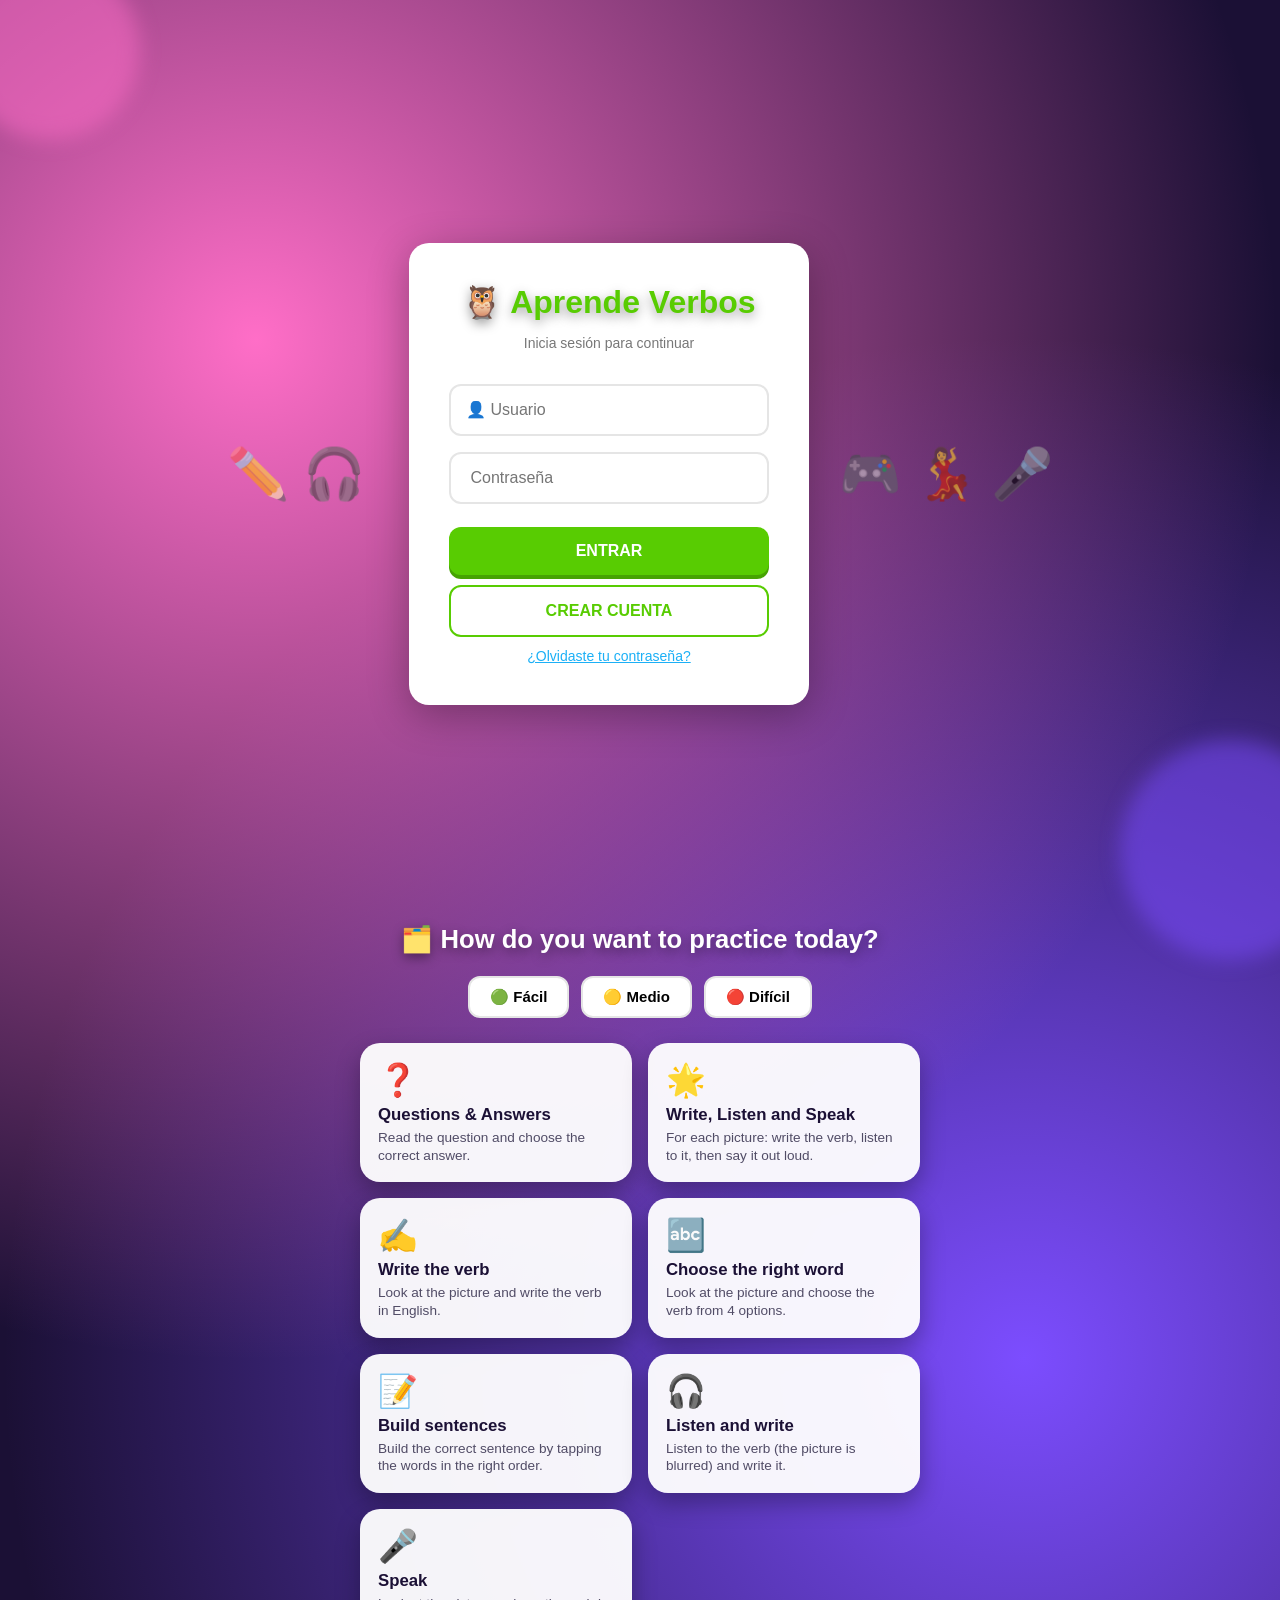
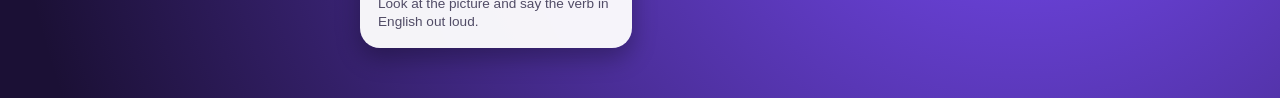
==== Proyecto-Ingles/index.html @ beff8abc "Actualizando_1" ====
<!DOCTYPE html>
<html lang="en">
<head>
<meta charset="UTF-8">
<meta name="viewport" content="width=device-width, initial-scale=1.0">
<title>Learn English Verbs</title>

<!-- Estilos (todo el aspecto) -->
<link rel="stylesheet" href="css/estilos.css">
</head>
<body>
    <!-- LOGIN MEJORADO -->
  <div id="login">
    <div class="decoracion-izquierda"> ✏️ 🎧 ️</div>
    
    <div class="tarjeta-login">
      <h1 class="titulo-login">🦉 Aprende Verbos</h1>
      <p class="subtitulo">Inicia sesión para continuar</p>
      
      <input type="text" id="user" placeholder="👤 Usuario" onkeypress="if(event.key === 'Enter') document.getElementById('pass').focus()">
      <input type="password" id="pass" placeholder=" Contraseña" onkeypress="if(event.key === 'Enter') login()">
      <button class="btn-entrar" onclick="login()">Entrar</button>
      <button class="btn-registro" onclick="registro()">Crear cuenta</button>
      <button type="button" onclick="abrirRecuperar()" style="background:none; border: none; color: #1CB0F6; font-size: 14px; cursor: pointer; margin-top: 10px; text-decoration: underline;">¿Olvidaste tu contraseña?</button>
    </div>
    
    <div class="decoracion-derecha">🎮  💃 🎤</div>
  </div>
    <!-- APP MEJORADA -->
  <div id="app" style="display:none">
    <div class="tarjeta-login" style="margin: 50px auto;">
      <h1 class="titulo-login">🦉 ¡Hola, <span id="nombreUser"></span>!</h1>
      <p class="subtitulo">¿Qué quieres hacer hoy?</p>
      
      <button class="btn-entrar" id="btnHistorial" onclick="verHistorial()">📊 Ver mi historial</button>
      <button class="btn-registro" onclick="cerrarSesion()">🚪 Cerrar sesión</button>
    </div>
  </div>
    
    <!-- AQUÍ VA TODO TU JUEGO ACTUAL -->
    

  <div class="mancha mancha1"></div>
  <div class="mancha mancha2"></div>

  <!-- ============================================================
       PANTALLA 1: MENÚ PARA ELEGIR EL MODO DE APRENDIZAJE
       ============================================================ -->
  <div id="pantallaMenu">
    <h1>🗂️ How do you want to practice today?</h1>

    <div class="selector-dificultad" style="display: flex; justify-content: center; gap: 12px; margin: 15px 0 25px 0; width: 100%;">
      <button class="btn-dif" onclick="seleccionarDificultad('facil', this)" style="padding: 10px 20px; border-radius: 12px; border: 2px solid #E5E5E5; background: white; cursor: pointer; font-weight: bold; font-size: 15px;">🟢 Fácil</button>
      <button class="btn-dif" onclick="seleccionarDificultad('medio', this)" style="padding: 10px 20px; border-radius: 12px; border: 2px solid #E5E5E5; background: white; cursor: pointer; font-weight: bold; font-size: 15px;">🟡 Medio</button>
      <button class="btn-dif" onclick="seleccionarDificultad('dificil', this)" style="padding: 10px 20px; border-radius: 12px; border: 2px solid #E5E5E5; background: white; cursor: pointer; font-weight: bold; font-size: 15px;">🔴 Difícil</button>
    </div>

    <div class="menu-modos">

      <button class="tarjeta-modo" data-modo="preguntas">
        <span class="emoji-modo">❓</span>
        <div class="titulo-modo">Questions & Answers</div>
        <div class="desc-modo">Read the question and choose the correct answer.</div>
      </button>

      <button class="tarjeta-modo" data-modo="completo">
        <span class="emoji-modo">🌟</span>
        <div class="titulo-modo">Write, Listen and Speak</div>
        <div class="desc-modo">For each picture: write the verb, listen to it, then say it out loud.</div>
      </button>

      <button class="tarjeta-modo" data-modo="escribir">
        <span class="emoji-modo">✍️</span>
        <div class="titulo-modo">Write the verb</div>
        <div class="desc-modo">Look at the picture and write the verb in English.</div>
      </button>

      <button class="tarjeta-modo" data-modo="elegir">
        <span class="emoji-modo">🔤</span>
        <div class="titulo-modo">Choose the right word</div>
        <div class="desc-modo">Look at the picture and choose the verb from 4 options.</div>
      </button>

      <button class="tarjeta-modo" data-modo="oraciones">
        <span class="emoji-modo">📝</span>
        <div class="titulo-modo">Build sentences</div>
        <div class="desc-modo">Build the correct sentence by tapping the words in the right order.</div>
      </button>

      <button class="tarjeta-modo" data-modo="escuchar">
        <span class="emoji-modo">🎧</span>
        <div class="titulo-modo">Listen and write</div>
        <div class="desc-modo">Listen to the verb (the picture is blurred) and write it.</div>
      </button>

      <button class="tarjeta-modo" data-modo="hablar">
        <span class="emoji-modo">🎤</span>
        <div class="titulo-modo">Speak</div>
        <div class="desc-modo">Look at the picture and say the verb in English out loud.</div>
      </button>
    </div>
  </div>

  <!-- ============================================================
       PANTALLA 2: EL JUEGO EN CURSO (se adapta según el modo)
       ============================================================ -->
  <div id="juegoEnCurso" class="oculto">
    <button class="btn-menu" id="btnVolverMenu">🏠 Choose another mode</button>
    <button class="btn-menu" id="btnPausa" style="background:#FF9100; color:white; margin-left:10px;">⏸️ Pausar y Guardar</button>
    <div class="marcador">
      <div class="chip" id="chipPregunta">Question 1/16</div>
      <div class="chip" id="chipPuntos">⭐ 0 points</div>
      <div class="chip" id="chipRacha">🔥 Streak: 0</div>
    </div>

    <div class="carrusel">
      <div class="tarjeta-lateral">
        <img id="imagenAnterior" src="" alt="Previous verb">
      </div>

      <div class="tarjeta-actual">
        <img id="imagenActual" src="" alt="Guess this verb">
        <div class="consigna oculto" id="consigna"></div>
      </div>

      <div class="tarjeta-lateral">
        <img id="imagenSiguiente" src="" alt="Next verb">
      </div>
    </div>

    <!-- Se usa en el modo "escuchar": botones para oír el verbo -->
    <div class="zona-audio oculto" id="zonaAudio">
      <button class="boton" id="btnOirNormal">🔊 Listen</button>
      <button class="boton boton-secundario" id="btnOirLento">🐢 Slower</button>
    </div>

    <!-- Se usa en los modos "escribir", "conjugar" y "escuchar" -->
    <div class="zona-respuesta oculto" id="zonaTexto">
      <input type="text" id="respuestaInput" placeholder="Type here..." autocomplete="off">
      <button class="boton" id="btnVerificarTexto">Check ✅</button>
    </div>

    <!-- Se usa en el modo "elegir" -->
    <div class="opciones oculto" id="zonaOpciones"></div>

    <!-- Se usa en el modo "oraciones" -->
    <div class="constructor-oracion oculto" id="zonaOraciones">
      <div class="franja-respuesta" id="franjaRespuesta"></div>
      <div class="banco-fichas" id="bancoFichas"></div>
      <button class="boton" id="btnVerificarOracion" style="margin-top:14px;">Check ✅</button>
    </div>

    <!-- Se usa en el modo "hablar": micrófono -->
    <div class="zona-hablar oculto" id="zonaHablar">
      <button class="boton boton-mic" id="btnMic">🎤 Tap and say the verb</button>
      
    </div>

    <!-- Modo "completo": botón para pasar al siguiente paso -->
    <div class="zona-hablar oculto" id="zonaPaso">
      <button class="boton" id="btnPaso">Next ➡</button>
    </div>

    <div class="mensaje" id="mensaje"></div>
  </div>

  <!-- ============================================================
       PANTALLA 3: RESUMEN FINAL + GALERÍA PREMIO
       ============================================================ -->
  <div id="juegoFinal" class="oculto">
    <div class="pantalla-final">
      <h2>🎉 Round finished!</h2>
      <p id="resultadoTexto">Score: 0</p>
      <p id="mejorRachaTexto">Best streak saved: 0</p>
      <div class="galeria" id="galeria"></div>
      <div class="botones-final">
        <button class="boton" id="btnJugarDeNuevo">🔁 Play again</button>
        <button class="boton" id="btnElegirOtroModo">🗂️ Choose another mode</button>
      </div>
    </div>
  </div>

    <!-- MODAL GENÉRICO (para reemplazar alerts y confirms) -->
  <div id="modalGenerico" class="oculto" style="position:fixed; top:0; left:0; width:100%; height:100%; background:rgba(0,0,0,0.7); z-index:10000; display:flex; align-items:center; justify-content:center;">
    <div style="background:white; border-radius:20px; padding:30px; max-width:420px; width:90%; box-shadow:0 20px 60px rgba(0,0,0,0.5); text-align:center;">
      <h3 id="modalTitulo" style="color:#1B1035; margin-top:0; font-size:22px;"></h3>
      <p id="modalMensaje" style="color:#555; font-size:16px; line-height:1.5; margin:15px 0;"></p>
      <div id="modalBotones" style="display:flex; gap:10px; justify-content:center; margin-top:20px;">
        <!-- Los botones se generan dinámicamente -->
      </div>
    </div>
  </div>

  <!-- PALABRA SECRETA AL CREAR CUENTA (MODAL) -->
  <div id="pantallaSecreta" class="oculto" style="position:fixed; top:0; left:0; width:100%; height:100%; background:rgba(0,0,0,0.8); z-index:9999; display:flex; align-items:center; justify-content:center;">
    <div style="background:white; border-radius:20px; padding:30px; max-width:420px; width:90%; box-shadow:0 20px 60px rgba(0,0,0,0.5); text-align:center;">
      <h2 style="color:#58CC02; margin-top:0;">🔑 Elige tu palabra secreta</h2>
      <p style="color:#555; font-size:15px;">Te la pediremos si olvidas tu contraseña. Recuérdala bien.</p>
      <input type="text" id="regSecreta" placeholder="🔑 Palabra secreta" onkeypress="if(event.key === 'Enter') confirmarRegistro()" style="width:100%; box-sizing:border-box; padding:12px; margin:6px 0; border:2px solid #E5E5E5; border-radius:12px; font-size:15px;">
      <div style="display:flex; gap:10px; margin-top:15px;">
        <button onclick="cerrarSecreta()" style="flex:1; padding:12px; background:#E5E5E5; color:#1B1035; border:none; border-radius:12px; font-size:15px; font-weight:bold; cursor:pointer;">Cancelar</button>
        <button onclick="confirmarRegistro()" style="flex:1; padding:12px; background:#58CC02; color:white; border:none; border-radius:12px; font-size:15px; font-weight:bold; cursor:pointer;">Crear cuenta</button>
      </div>
    </div>
  </div>

  <!-- RECUPERAR CONTRASEÑA (MODAL) -->
  <div id="pantallaRecuperar" class="oculto" style="position:fixed; top:0; left:0; width:100%; height:100%; background:rgba(0,0,0,0.8); z-index:9999; display:flex; align-items:center; justify-content:center;">
    <div style="background:white; border-radius:20px; padding:30px; max-width:420px; width:90%; box-shadow:0 20px 60px rgba(0,0,0,0.5); text-align:center;">
      <h2 style="color:#58CC02; margin-top:0;">🔑 Recuperar contraseña</h2>
      <p style="color:#555; font-size:15px;">Escribe tu usuario, tu palabra secreta y la nueva contraseña.</p>
      <input type="text" id="recUser" placeholder="👤 Usuario" style="width:100%; box-sizing:border-box; padding:12px; margin:6px 0; border:2px solid #E5E5E5; border-radius:12px; font-size:15px;">
      <input type="text" id="recSecreta" placeholder="🔑 Palabra secreta" style="width:100%; box-sizing:border-box; padding:12px; margin:6px 0; border:2px solid #E5E5E5; border-radius:12px; font-size:15px;">
      <input type="password" id="recNueva" placeholder="🔒 Nueva contraseña" onkeypress="if(event.key === 'Enter') cambiarContrasena()" style="width:100%; box-sizing:border-box; padding:12px; margin:6px 0; border:2px solid #E5E5E5; border-radius:12px; font-size:15px;">
      <div style="display:flex; gap:10px; margin-top:15px;">
        <button onclick="cerrarRecuperar()" style="flex:1; padding:12px; background:#E5E5E5; color:#1B1035; border:none; border-radius:12px; font-size:15px; font-weight:bold; cursor:pointer;">Cancelar</button>
        <button onclick="cambiarContrasena()" style="flex:1; padding:12px; background:#58CC02; color:white; border:none; border-radius:12px; font-size:15px; font-weight:bold; cursor:pointer;">Cambiar</button>
      </div>
    </div>
  </div>
  
    <!-- PANTALLA DE HISTORIAL (MODAL) -->
  <div id="pantallaHistorial" class="oculto" style="position:fixed; top:0; left:0; width:100%; height:100%; background:rgba(0,0,0,0.8); z-index:9999; display:flex; align-items:center; justify-content:center;">
    <div style="background:white; border-radius:20px; padding:30px; max-width:500px; width:90%; max-height:80vh; overflow-y:auto; box-shadow:0 20px 60px rgba(0,0,0,0.5);">
      <h2 style="color:#58CC02; margin-top:0; text-align:center;">📊 Historial de <span id="historialUser"></span></h2>
      <div id="listaHistorial" style="margin:20px 0;">
        <!-- Aquí se insertan los registros -->
      </div>
      <button onclick="cerrarHistorial()" style="width:100%; padding:15px; background:#58CC02; color:white; border:none; border-radius:12px; font-size:16px; font-weight:bold; cursor:pointer; margin-top:20px; box-shadow:0 4px 0 #46a302;">Cerrar</button>
    </div>
  </div>

  <!-- Código (el orden importa: primero los datos, el juego al final) -->
  <script src="js/datos.js"></script>
  <script src="js/usuarios.js"></script>
  <script src="js/audio.js"></script>
  <script src="js/juego.js"></script>
</body>
</html>
---- Proyecto-Ingles/css/estilos.css ----
/* ============================================================
   estilos.css
   Todo el aspecto de la app: colores, tarjetas, botones, login y modales.
   ============================================================ */

  /* ============================================================
     1) ESTILOS GENERALES
     ============================================================ */
  * { box-sizing: border-box; }

  body {
    margin: 0;
    min-height: 100vh;
    display: flex;
    flex-direction: column;
    align-items: center;
    justify-content: center;
    padding: 24px 16px 50px;
    font-family: "Trebuchet MS", "Segoe UI", Verdana, sans-serif;
    overflow-x: hidden;

    --fondo1: #FF6EC7;
    --fondo2: #7C4DFF;
    --tarjeta1: #FFD9F0;
    --tarjeta2: #E7D9FF;

    background: radial-gradient(circle at 20% 20%, var(--fondo1), transparent 60%),
                radial-gradient(circle at 80% 80%, var(--fondo2), transparent 60%),
                #1B1035;
    transition: background 0.6s ease;
  }

  .mancha {
    position: fixed;
    border-radius: 50%;
    filter: blur(10px);
    opacity: 0.5;
    z-index: 0;
    pointer-events: none;
  }
  .mancha1 { width: 180px; height: 180px; top: -40px;  left: -40px;  background: var(--fondo1); }
  .mancha2 { width: 220px; height: 220px; bottom: -60px; right: -60px; background: var(--fondo2); }

  .oculto { display: none !important; }

  h1 {
    position: relative;
    z-index: 1;
    color: white;
    text-shadow: 0 4px 12px rgba(0,0,0,0.4);
    font-size: 1.6rem;
    margin: 0 0 22px;
    text-align: center;
  }

  /* ============================================================
     2) MENÚ PRINCIPAL: elegir el modo de aprendizaje
     ============================================================ */
  .menu-modos {
    position: relative;
    z-index: 1;
    display: grid;
    grid-template-columns: repeat(2, 1fr);
    gap: 16px;
    width: min(560px, 92vw);
  }

  @media (max-width: 480px) {
    .menu-modos { grid-template-columns: 1fr; }
  }

  .tarjeta-modo {
    background: rgba(255,255,255,0.95);
    border: none;
    border-radius: 20px;
    padding: 18px;
    text-align: left;
    cursor: pointer;
    box-shadow: 0 10px 25px rgba(0,0,0,0.3);
    transition: transform 0.15s ease;
  }

  .tarjeta-modo:hover { transform: translateY(-4px); }

  .tarjeta-modo .emoji-modo {
    font-size: 2rem;
    display: block;
    margin-bottom: 6px;
  }

  .tarjeta-modo .titulo-modo {
    font-weight: 800;
    color: #1B1035;
    font-size: 1.05rem;
    margin-bottom: 4px;
  }

  .tarjeta-modo .desc-modo {
    color: #514c66;
    font-size: 0.85rem;
    line-height: 1.3;
  }

  /* Botón para volver al menú desde cualquier modo */
  .btn-menu {
    position: relative;
    z-index: 1;
    align-self: flex-start;
    margin-bottom: 14px;
    border: none;
    border-radius: 999px;
    padding: 8px 16px;
    font-size: 0.85rem;
    font-weight: 700;
    cursor: pointer;
    background: rgba(255,255,255,0.85);
    color: #1B1035;
  }

  /* ============================================================
     3) MARCADOR DE ARRIBA (pregunta / puntos / racha)
     ============================================================ */
  .marcador {
    position: relative;
    z-index: 1;
    display: flex;
    gap: 10px;
    margin-bottom: 20px;
    flex-wrap: wrap;
    justify-content: center;
  }

  .chip {
    background: rgba(255,255,255,0.9);
    color: #1B1035;
    font-weight: 700;
    padding: 8px 16px;
    border-radius: 999px;
    font-size: 0.9rem;
    box-shadow: 0 4px 10px rgba(0,0,0,0.25);
  }

  /* ============================================================
     4) CARRUSEL: imagen anterior / actual / siguiente
     (reemplaza a los botones "Anterior" / "Siguiente")
     ============================================================ */
  .carrusel {
    position: relative;
    z-index: 1;
    display: flex;
    align-items: center;
    justify-content: center;
    gap: 14px;
    width: 100%;
    max-width: 720px;
  }

  .tarjeta-lateral {
    flex: 0 0 auto;
    width: 80px;
    height: 150px;
    border-radius: 18px;
    background: linear-gradient(135deg, var(--tarjeta1), var(--tarjeta2));
    opacity: 0.45;
    transform: scale(0.9);
    display: flex;
    align-items: center;
    justify-content: center;
    overflow: hidden;
    transition: background 0.6s ease;
  }

  .tarjeta-lateral img {
    width: 100%;
    height: 100%;
    object-fit: contain;
    mix-blend-mode: multiply;
  }

  .tarjeta-actual {
    position: relative;
    flex: 0 0 auto;
    background: linear-gradient(135deg, var(--tarjeta1), var(--tarjeta2));
    padding: 18px;
    border-radius: 26px;
    box-shadow:
      0 0 0 6px rgba(255, 255, 255, 0.15),
      0 25px 60px rgba(0, 0, 0, 0.45),
      0 0 70px var(--fondo1);
    transition: background 0.6s ease, box-shadow 0.6s ease;
    text-align: center;
  }

  .tarjeta-actual img {
    display: block;
    width: min(260px, 50vw);
    max-height: 38vh;
    object-fit: contain;
    mix-blend-mode: multiply;
    margin: 0 auto;
  }

  .tarjeta-actual img.entrando {
    animation: aparecer 0.35s ease;
  }

  @keyframes aparecer {
    from { opacity: 0; transform: scale(0.9) rotate(-2deg); }
    to   { opacity: 1; transform: scale(1) rotate(0deg); }
  }

  @media (max-width: 560px) {
    .tarjeta-lateral { display: none; }
  }

  /* Texto de la consigna (pronombre + tiempo) para el modo conjugar */
  .consigna {
    position: relative;
    z-index: 1;
    font-weight: 800;
    color: #1B1035;
    background: rgba(255,255,255,0.85);
    display: inline-block;
    padding: 4px 14px;
    border-radius: 999px;
    margin-top: 10px;
    font-size: 0.95rem;
  }

  /* ============================================================
     5) ZONA DE RESPUESTA: texto libre
     ============================================================ */
  .zona-respuesta {
    position: relative;
    z-index: 1;
    margin-top: 24px;
    display: flex;
    gap: 10px;
    width: min(420px, 90vw);
  }

  #respuestaInput {
    flex: 1;
    padding: 14px 16px;
    border-radius: 999px;
    border: none;
    font-size: 1rem;
    outline: none;
    text-align: center;
    font-weight: 700;
    color: #1B1035;
  }

  #respuestaInput.correcta { background: #2ECC71; color: white; }
  #respuestaInput.incorrecta { background: #E74C3C; color: white; }

  .boton {
    border: none;
    border-radius: 999px;
    padding: 12px 22px;
    font-size: 1rem;
    font-weight: 700;
    cursor: pointer;
    color: white;
    background: linear-gradient(135deg, var(--fondo1), var(--fondo2));
    box-shadow: 0 8px 18px rgba(0, 0, 0, 0.35);
    transition: transform 0.15s ease, filter 0.15s ease, opacity 0.15s ease;
  }

  .boton:hover { filter: brightness(1.15); }
  .boton:active { transform: scale(0.94); }
  .boton:disabled { opacity: 0.4; cursor: not-allowed; }

  /* ============================================================
     6) ZONA DE RESPUESTA: opciones (modo "elegir la palabra")
     ============================================================ */
  .opciones {
    position: relative;
    z-index: 1;
    margin-top: 24px;
    display: grid;
    grid-template-columns: 1fr 1fr;
    gap: 12px;
    width: min(420px, 78vw);
  }

  .opcion {
    border: none;
    border-radius: 14px;
    padding: 14px 10px;
    font-size: 1rem;
    font-weight: 700;
    cursor: pointer;
    background: white;
    color: #1B1035;
    box-shadow: 0 6px 14px rgba(0,0,0,0.25);
    transition: transform 0.12s ease, background 0.2s ease, color 0.2s ease;
  }

  .opcion:hover:not(:disabled) { transform: translateY(-3px); }
  .opcion:disabled { cursor: not-allowed; }
  .opcion.correcta { background: #2ECC71; color: white; }
  .opcion.incorrecta { background: #E74C3C; color: white; }

  /* ============================================================
     7) ZONA DE RESPUESTA: formar oraciones (fichas de palabras)
     ============================================================ */
  .constructor-oracion {
    position: relative;
    z-index: 1;
    margin-top: 22px;
    width: min(460px, 92vw);
    text-align: center;
  }

  .franja-respuesta {
    min-height: 52px;
    background: rgba(255,255,255,0.25);
    border: 2px dashed rgba(255,255,255,0.6);
    border-radius: 14px;
    display: flex;
    flex-wrap: wrap;
    align-items: center;
    justify-content: center;
    gap: 8px;
    padding: 8px;
    margin-bottom: 14px;
  }

  .banco-fichas {
    display: flex;
    flex-wrap: wrap;
    justify-content: center;
    gap: 8px;
  }

  .ficha {
    border: none;
    border-radius: 10px;
    padding: 10px 16px;
    font-size: 1rem;
    font-weight: 700;
    cursor: pointer;
    background: white;
    color: #1B1035;
    box-shadow: 0 6px 12px rgba(0,0,0,0.25);
    transition: transform 0.12s ease;
  }

  .ficha:hover { transform: translateY(-2px); }

  .ficha.usada {
    background: #7C4DFF;
    color: white;
  }

  /* ============================================================
     8) MENSAJE de acierto / error
     ============================================================ */
  .mensaje {
    position: relative;
    z-index: 1;
    margin-top: 12px;
    min-height: 22px;
    font-weight: 700;
    color: white;
    text-shadow: 0 2px 6px rgba(0,0,0,0.4);
    text-align: center;
  }

  /* ============================================================
     9) PANTALLA FINAL
     ============================================================ */
  .pantalla-final {
    position: relative;
    z-index: 1;
    background: rgba(255,255,255,0.95);
    border-radius: 26px;
    padding: 30px 26px;
    max-width: 480px;
    text-align: center;
    box-shadow: 0 25px 60px rgba(0,0,0,0.45);
  }

  .pantalla-final h2 { margin-top: 0; color: #1B1035; }

  .galeria {
    display: grid;
    grid-template-columns: repeat(4, 1fr);
    gap: 6px;
    margin: 18px 0;
  }

  .galeria img {
    width: 100%;
    aspect-ratio: 1 / 1;
    object-fit: contain;
    border-radius: 8px;
    background: white;
  }

  .botones-final {
    display: flex;
    gap: 10px;
    justify-content: center;
    flex-wrap: wrap;
  }

  /* ============================================================
     10) AUDIO: botones de escuchar y de hablar
     ============================================================ */
  .zona-audio, .zona-hablar {
    position: relative;
    z-index: 1;
    margin-top: 24px;
    display: flex;
    gap: 10px;
    justify-content: center;
    flex-wrap: wrap;
  }

  .boton-secundario {
    background: rgba(255,255,255,0.9);
    color: #1B1035;
  }

  .boton-mic {
    font-size: 1.1rem;
    padding: 14px 26px;
  }

  .boton-mic.escuchando {
    background: #E74C3C;
    animation: latido 1s infinite;
  }

  @keyframes latido {
    0%, 100% { transform: scale(1); }
    50%      { transform: scale(1.07); }
  }

  /* En el modo "escuchar" la imagen sale borrosa (para no dar la
     respuesta) y se revela recién después de contestar */
  .carrusel img { transition: filter 0.4s ease; }
  .carrusel.solo-audio img { filter: blur(16px); }
  .carrusel.solo-audio.revelada .tarjeta-actual img { filter: none; }
    /* ===== ESTILOS DEL LOGIN ===== */
  #login {
    display: flex;
    justify-content: center;
    align-items: center;
    min-height: 100vh;
    gap: 30px;
    padding: 20px;
  }

  .tarjeta-login {
    background: white;
    padding: 40px;
    border-radius: 20px;
    box-shadow: 0 10px 40px rgba(0,0,0,0.3);
    text-align: center;
    max-width: 400px;
    width: 100%;
  }

  .titulo-login {
    color: #58CC02;
    font-size: 32px;
    margin-bottom: 5px;
    font-family: 'Arial', sans-serif;
  }

  .subtitulo {
    color: #777;
    margin-bottom: 25px;
    font-size: 14px;
  }

  .tarjeta-login input {
    width: 100%;
    padding: 15px;
    margin: 8px 0;
    border: 2px solid #E5E5E5;
    border-radius: 12px;
    font-size: 16px;
    box-sizing: border-box;
    transition: border 0.3s;
  }

  .tarjeta-login input:focus {
    outline: none;
    border-color: #58CC02;
  }

  .btn-entrar {
    width: 100%;
    padding: 15px;
    margin-top: 15px;
    background: #58CC02;
    color: white;
    border: none;
    border-radius: 12px;
    font-size: 16px;
    font-weight: bold;
    cursor: pointer;
    text-transform: uppercase;
    box-shadow: 0 4px 0 #46a302;
    transition: transform 0.1s;
  }

  .btn-entrar:hover {
    background: #61e002;
  }

  .btn-entrar:active {
    transform: translateY(4px);
    box-shadow: none;
  }

  .btn-registro {
    width: 100%;
    padding: 15px;
    margin-top: 10px;
    background: white;
    color: #58CC02;
    border: 2px solid #58CC02;
    border-radius: 12px;
    font-size: 16px;
    font-weight: bold;
    cursor: pointer;
    text-transform: uppercase;
  }

  .btn-registro:hover {
    background: #f0f9e8;
  }

  .decoracion-izquierda,
  .decoracion-derecha {
    font-size: 50px;
    opacity: 0.6;
    display: flex;
    flex-direction: column;
    gap: 20px;
    animation: flotar 3s ease-in-out infinite;
  }

  .decoracion-derecha {
    animation-delay: 1.5s;
  }

  @keyframes flotar {
    0%, 100% { transform: translateY(0); }
    50% { transform: translateY(-15px); }
  }

  /* Ocultar decoraciones en pantallas pequeñas */
  @media (max-width: 768px) {
    .decoracion-izquierda,
    .decoracion-derecha {
      display: none;
    }
  }
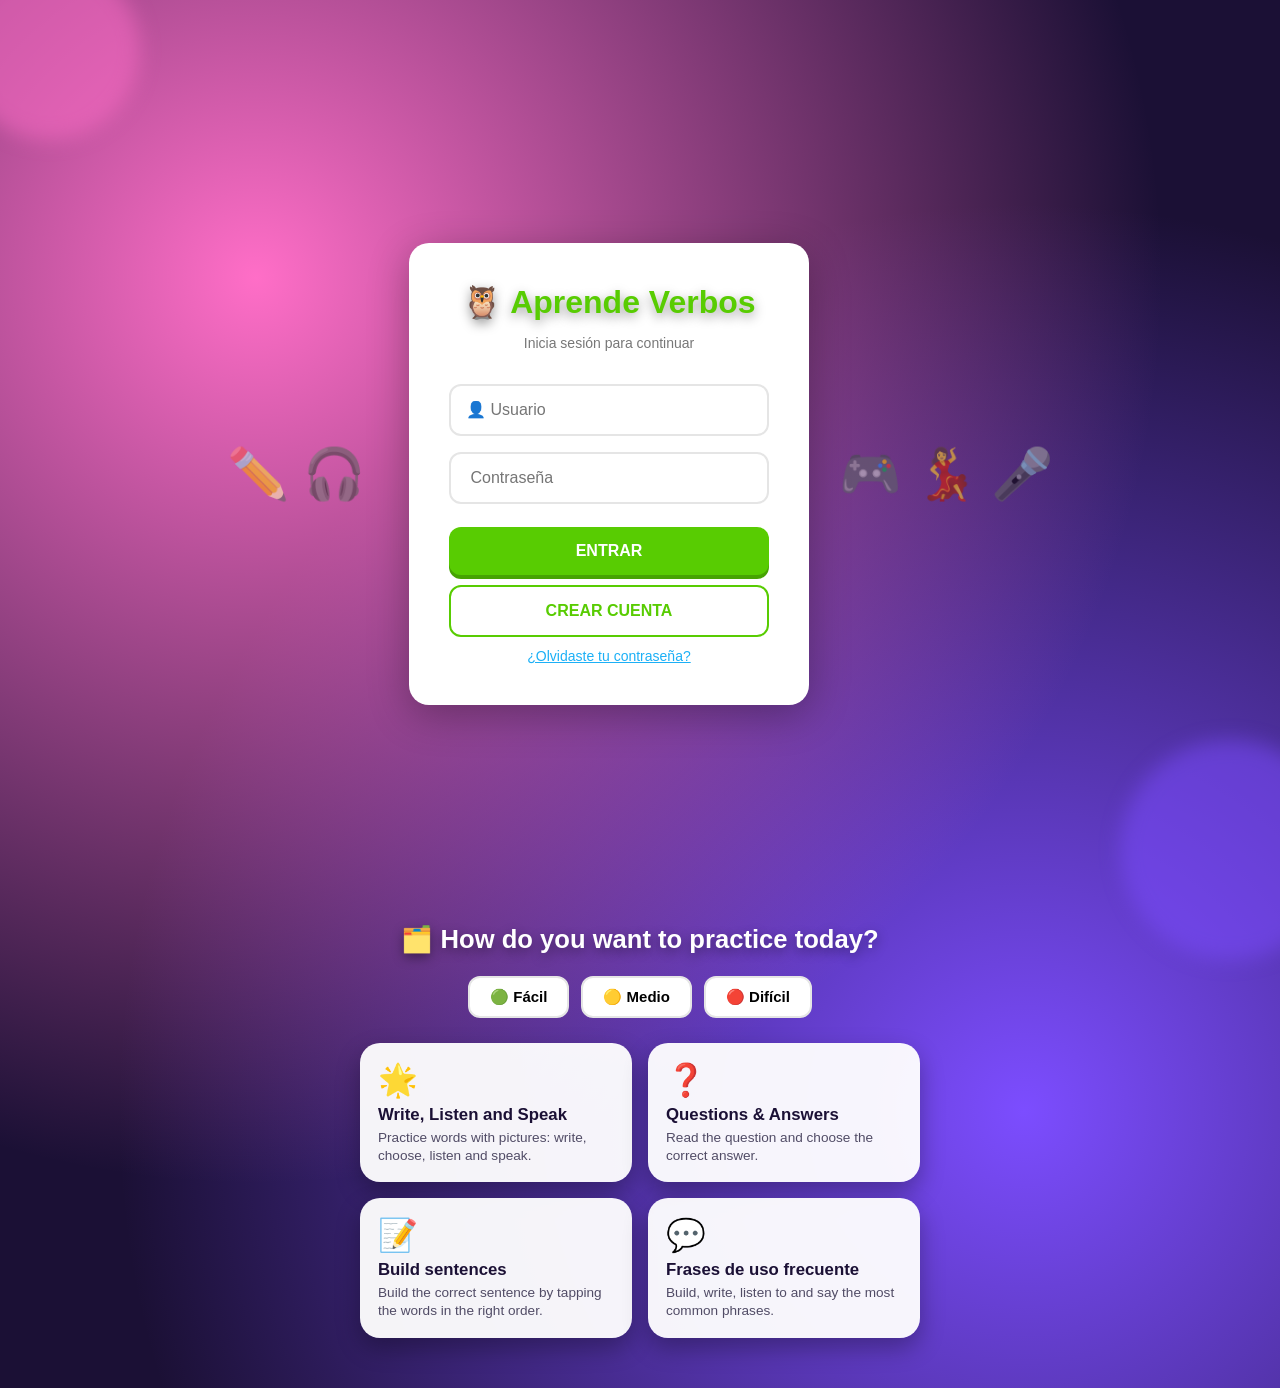
==== commit 0364430a: "Actualización_Viernes" ====
--- a/Proyecto-Ingles/index.html
+++ b/Proyecto-Ingles/index.html
@@ -26,14 +26,33 @@
     
     <div class="decoracion-derecha">🎮  💃 🎤</div>
   </div>
-    <!-- APP MEJORADA -->
+    <!-- APP CON MENÚ DE PERFIL -->
   <div id="app" style="display:none">
-    <div class="tarjeta-login" style="margin: 50px auto;">
-      <h1 class="titulo-login">🦉 ¡Hola, <span id="nombreUser"></span>!</h1>
-      <p class="subtitulo">¿Qué quieres hacer hoy?</p>
+    <!-- Botón de perfil en esquina superior derecha -->
+    <div style="position:fixed; top:20px; right:20px; z-index:1000;">
+      <button id="btnPerfil" onclick="toggleMenuPerfil()" style="display:flex; align-items:center; gap:8px; padding:10px 18px; border-radius:25px; background:#58CC02; color:white; border:none; font-size:15px; font-weight:bold; cursor:pointer; box-shadow:0 4px 12px rgba(0,0,0,0.3);">
+        <span style="font-size:18px;">👤</span>
+        <span>Perfil</span>
+      </button>
       
-      <button class="btn-entrar" id="btnHistorial" onclick="verHistorial()">📊 Ver mi historial</button>
-      <button class="btn-registro" onclick="cerrarSesion()">🚪 Cerrar sesión</button>
+      <!-- Menú desplegable -->
+      <div id="menuPerfil" style="display:none; position:absolute; top:60px; right:0; background:white; border-radius:12px; box-shadow:0 8px 24px rgba(0,0,0,0.2); min-width:200px; overflow:hidden;">
+        <div style="padding:15px; background:#f5f5f5; border-bottom:1px solid #e5e5e5;">
+          <div style="font-weight:bold; color:#1B1035;">👤 <span id="nombreUserMenu"></span></div>
+        </div>
+        <button onclick="verHistorial(); toggleMenuPerfil();" style="width:100%; padding:12px 15px; background:white; border:none; text-align:left; cursor:pointer; font-size:14px; color:#1B1035;">
+          📊 Ver mi historial
+        </button>
+        <button onclick="cerrarSesion()" style="width:100%; padding:12px 15px; background:white; border:none; text-align:left; cursor:pointer; font-size:14px; color:#E74C3C; border-top:1px solid #e5e5e5;">
+          🚪 Cerrar sesión
+        </button>
+      </div>
+    </div>
+
+    <!-- Contenido principal -->
+    <div style="margin-top:80px;">
+      <h1 style="text-align:center; color:white; font-size:2rem; margin-bottom:10px;">🦉 ¡Hola, <span id="nombreUser"></span>!</h1>
+      <p style="text-align:center; color:white; font-size:1.1rem; margin-bottom:30px;">¿Qué quieres hacer hoy?</p>
     </div>
   </div>
     
@@ -57,28 +76,16 @@
 
     <div class="menu-modos">
 
+      <button class="tarjeta-modo" data-modo="submenu-verbos">
+        <span class="emoji-modo">🌟</span>
+        <div class="titulo-modo">Write, Listen and Speak</div>
+        <div class="desc-modo">Practice words with pictures: write, choose, listen and speak.</div>
+      </button>
+
       <button class="tarjeta-modo" data-modo="preguntas">
         <span class="emoji-modo">❓</span>
-        <div class="titulo-modo">Questions & Answers</div>
+        <div class="titulo-modo">Questions &amp; Answers</div>
         <div class="desc-modo">Read the question and choose the correct answer.</div>
-      </button>
-
-      <button class="tarjeta-modo" data-modo="completo">
-        <span class="emoji-modo">🌟</span>
-        <div class="titulo-modo">Write, Listen and Speak</div>
-        <div class="desc-modo">For each picture: write the verb, listen to it, then say it out loud.</div>
-      </button>
-
-      <button class="tarjeta-modo" data-modo="escribir">
-        <span class="emoji-modo">✍️</span>
-        <div class="titulo-modo">Write the verb</div>
-        <div class="desc-modo">Look at the picture and write the verb in English.</div>
-      </button>
-
-      <button class="tarjeta-modo" data-modo="elegir">
-        <span class="emoji-modo">🔤</span>
-        <div class="titulo-modo">Choose the right word</div>
-        <div class="desc-modo">Look at the picture and choose the verb from 4 options.</div>
       </button>
 
       <button class="tarjeta-modo" data-modo="oraciones">
@@ -87,16 +94,78 @@
         <div class="desc-modo">Build the correct sentence by tapping the words in the right order.</div>
       </button>
 
+      <button class="tarjeta-modo" data-modo="frases">
+        <span class="emoji-modo">💬</span>
+        <div class="titulo-modo">Frases de uso frecuente</div>
+        <div class="desc-modo">Build, write, listen to and say the most common phrases.</div>
+      </button>
+    </div>
+  </div>
+
+  <!-- ============================================================
+       SUBMENÚ: opciones de "Write, Listen and Speak" (los verbos con dibujos)
+       ============================================================ -->
+  <div id="pantallaMenuVerbos" class="oculto">
+    <button class="btn-menu" id="btnVolverPrincipal">⬅ Back</button>
+    <h1>🌟 Write, Listen and Speak</h1>
+
+    <div class="menu-modos">
+
+      <button class="tarjeta-modo" data-modo="completo">
+        <span class="emoji-modo">🌟</span>
+        <div class="titulo-modo">Write, Listen and Speak</div>
+        <div class="desc-modo">For each picture: write the word, listen to it, then say it out loud.</div>
+      </button>
+
+      <button class="tarjeta-modo" data-modo="escribir">
+        <span class="emoji-modo">✍️</span>
+        <div class="titulo-modo">Write the word</div>
+        <div class="desc-modo">Look at the picture and write the word in English.</div>
+      </button>
+
+      <button class="tarjeta-modo" data-modo="elegir">
+        <span class="emoji-modo">🔤</span>
+        <div class="titulo-modo">Choose the right word</div>
+        <div class="desc-modo">Look at the picture and choose the right word.</div>
+      </button>
+
       <button class="tarjeta-modo" data-modo="escuchar">
         <span class="emoji-modo">🎧</span>
         <div class="titulo-modo">Listen and write</div>
-        <div class="desc-modo">Listen to the verb (the picture is blurred) and write it.</div>
+        <div class="desc-modo">Listen to the word and write it.</div>
       </button>
 
       <button class="tarjeta-modo" data-modo="hablar">
         <span class="emoji-modo">🎤</span>
         <div class="titulo-modo">Speak</div>
-        <div class="desc-modo">Look at the picture and say the verb in English out loud.</div>
+        <div class="desc-modo">Look at the picture and say the word in English out loud.</div>
+      </button>
+    </div>
+  </div>
+
+  <!-- ============================================================
+       PANTALLA DE NIVEL (Flash Cards): primero se elige qué practicar y el nivel
+       ============================================================ -->
+  <div id="pantallaNivel" class="oculto">
+    <button class="btn-menu" id="btnVolverNivel">⬅ Back</button>
+    <h1 id="tituloNivel">Choose your level</h1>
+
+    <p class="texto-ayuda">1. What do you want to practice?</p>
+    <div class="fila-categorias" id="filaCategorias"></div>
+
+    <p class="texto-ayuda">2. Choose your level</p>
+    <div class="lista-niveles">
+      <button class="boton-nivel" data-nivel="facil">
+        <span class="nivel-emoji">🟢</span>
+        <span><b>Easy</b><br>Short words (up to 4 letters) and extra help.</span>
+      </button>
+      <button class="boton-nivel" data-nivel="medio">
+        <span class="nivel-emoji">🟡</span>
+        <span><b>Medium</b><br>Medium words (5 to 7 letters) and less help.</span>
+      </button>
+      <button class="boton-nivel" data-nivel="dificil">
+        <span class="nivel-emoji">🔴</span>
+        <span><b>Hard</b><br>Long words (8 letters or more) and no help.</span>
       </button>
     </div>
   </div>
@@ -106,11 +175,12 @@
        ============================================================ -->
   <div id="juegoEnCurso" class="oculto">
     <button class="btn-menu" id="btnVolverMenu">🏠 Choose another mode</button>
-    <button class="btn-menu" id="btnPausa" style="background:#FF9100; color:white; margin-left:10px;">⏸️ Pausar y Guardar</button>
+    <button class="btn-menu btn-pausa" id="btnPausa">⏸️ Pausar y Guardar</button>
     <div class="marcador">
       <div class="chip" id="chipPregunta">Question 1/16</div>
       <div class="chip" id="chipPuntos">⭐ 0 points</div>
       <div class="chip" id="chipRacha">🔥 Streak: 0</div>
+      <div class="chip oculto" id="chipNivel"></div>
     </div>
 
     <div class="carrusel">
@@ -147,7 +217,7 @@
     <div class="constructor-oracion oculto" id="zonaOraciones">
       <div class="franja-respuesta" id="franjaRespuesta"></div>
       <div class="banco-fichas" id="bancoFichas"></div>
-      <button class="boton" id="btnVerificarOracion" style="margin-top:14px;">Check ✅</button>
+      <button class="boton btn-comprobar" id="btnVerificarOracion">Check ✅</button>
     </div>
 
     <!-- Se usa en el modo "hablar": micrófono -->
@@ -232,6 +302,7 @@
 
   <!-- Código (el orden importa: primero los datos, el juego al final) -->
   <script src="js/datos.js"></script>
+  <script src="js/vocabulario.js"></script>
   <script src="js/usuarios.js"></script>
   <script src="js/audio.js"></script>
   <script src="js/juego.js"></script>
--- a/Proyecto-Ingles/css/estilos.css
+++ b/Proyecto-Ingles/css/estilos.css
@@ -62,7 +62,7 @@
     display: grid;
     grid-template-columns: repeat(2, 1fr);
     gap: 16px;
-    width: min(560px, 92vw);
+    width: 92vw; max-width: 560px;
   }
 
   @media (max-width: 480px) {
@@ -193,7 +193,7 @@
 
   .tarjeta-actual img {
     display: block;
-    width: min(260px, 50vw);
+    width: 50vw; max-width: 260px;
     max-height: 38vh;
     object-fit: contain;
     mix-blend-mode: multiply;
@@ -236,7 +236,7 @@
     margin-top: 24px;
     display: flex;
     gap: 10px;
-    width: min(420px, 90vw);
+    width: 90vw; max-width: 420px;
   }
 
   #respuestaInput {
@@ -281,7 +281,7 @@
     display: grid;
     grid-template-columns: 1fr 1fr;
     gap: 12px;
-    width: min(420px, 78vw);
+    width: 78vw; max-width: 420px;
   }
 
   .opcion {
@@ -309,7 +309,7 @@
     position: relative;
     z-index: 1;
     margin-top: 22px;
-    width: min(460px, 92vw);
+    width: 92vw; max-width: 460px;
     text-align: center;
   }
 
@@ -562,3 +562,84 @@
       display: none;
     }
   }
+
+
+/* ============================================================
+   FLASH CARDS: pantalla de categoría y nivel
+   ============================================================ */
+#pantallaNivel {
+  width: 100%;
+  max-width: 560px;
+  text-align: center;
+}
+
+.texto-ayuda {
+  color: white;
+  font-weight: bold;
+  margin: 20px 0 10px;
+}
+
+.fila-categorias {
+  display: flex;
+  flex-wrap: wrap;
+  justify-content: center;
+  gap: 8px;
+}
+
+.chip-categoria {
+  border: none;
+  border-radius: 999px;
+  padding: 10px 16px;
+  background: white;
+  color: #1B1035;
+  font-size: 0.95rem;
+  font-weight: bold;
+  cursor: pointer;
+}
+
+.chip-categoria.activa {
+  background: #58CC02;
+  color: white;
+}
+
+.lista-niveles {
+  display: flex;
+  flex-direction: column;
+  gap: 12px;
+  width: 90vw;
+  max-width: 420px;
+  margin: 0 auto;
+}
+
+.boton-nivel {
+  display: flex;
+  align-items: center;
+  gap: 14px;
+  border: none;
+  border-radius: 16px;
+  padding: 16px;
+  background: white;
+  color: #1B1035;
+  text-align: left;
+  font-size: 0.95rem;
+  cursor: pointer;
+}
+
+.boton-nivel:hover {
+  background: #E8F5E9;
+}
+
+.nivel-emoji {
+  font-size: 2rem;
+}
+
+/* Botones del juego que antes tenían el estilo escrito dentro del HTML */
+.btn-pausa {
+  background: #FF9100;
+  color: white;
+  margin-left: 10px;
+}
+
+.btn-comprobar {
+  margin-top: 14px;
+}
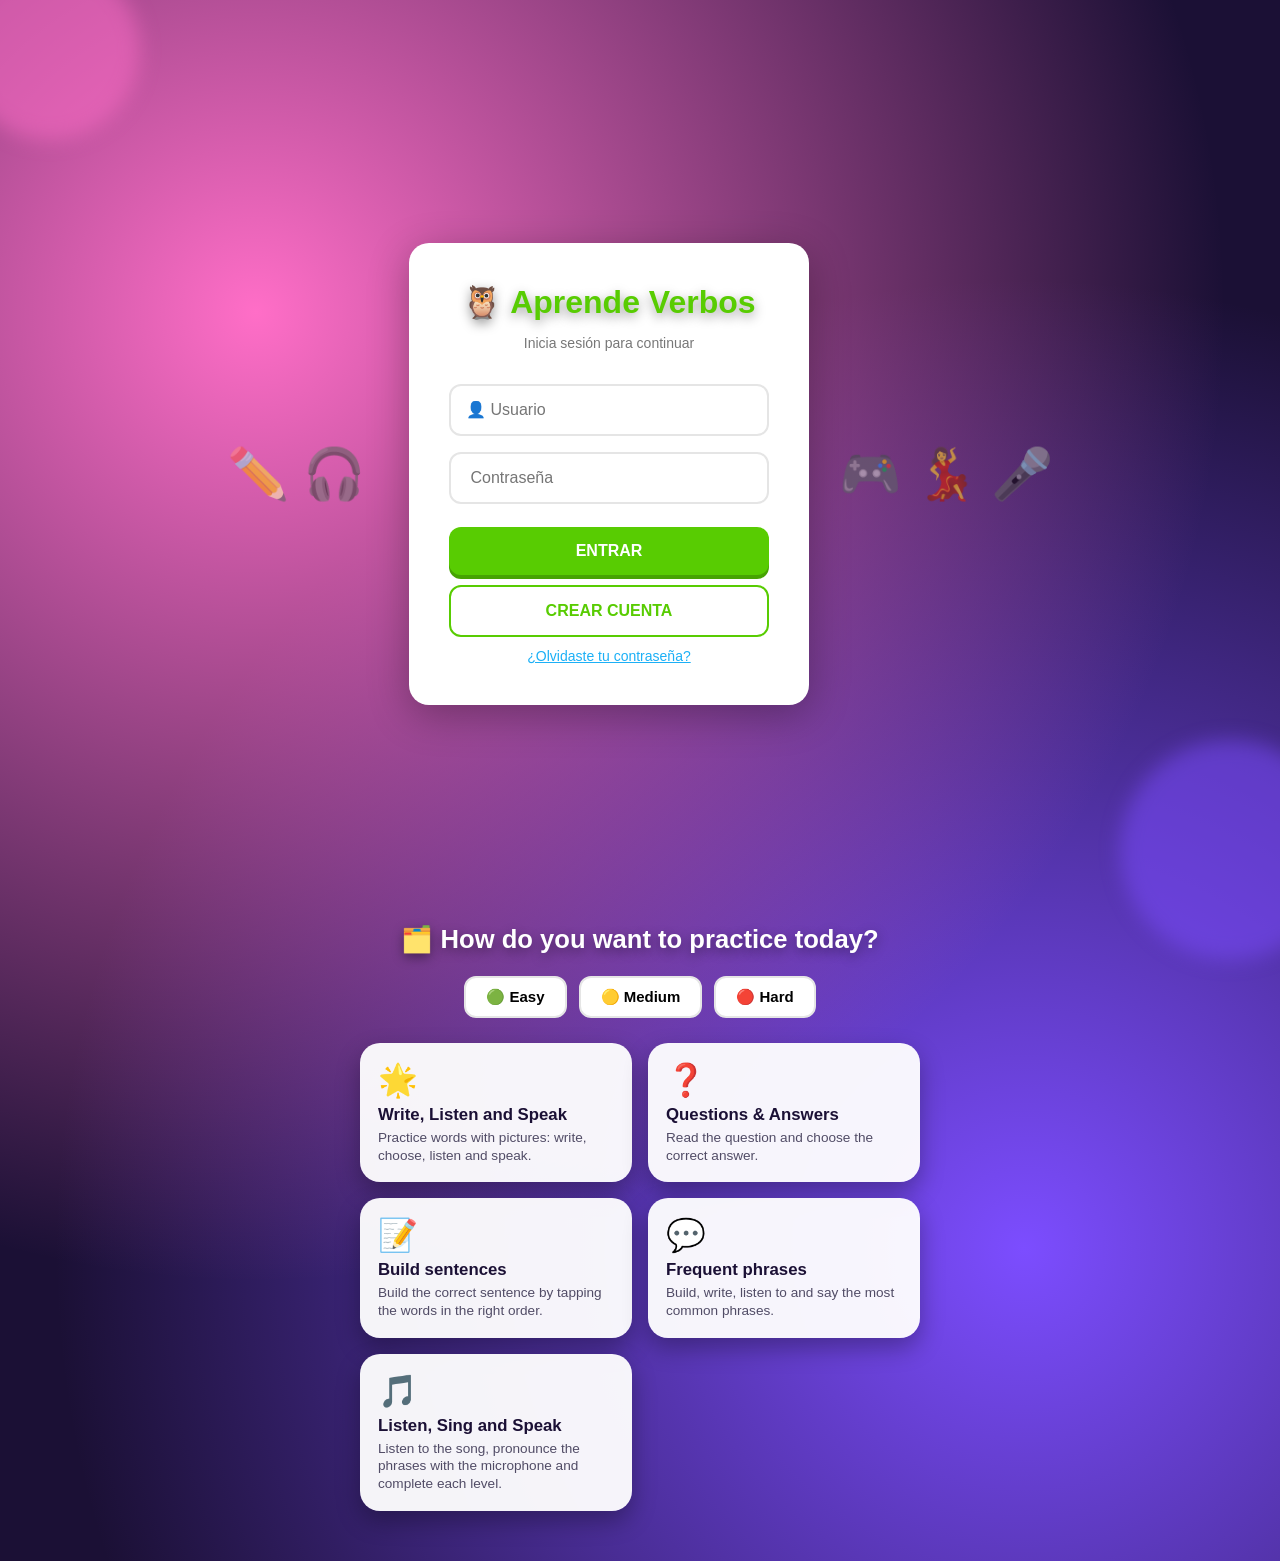
==== commit b4016b20: "Proyecto-Oficial" ====
--- a/Proyecto-Ingles/index.html
+++ b/Proyecto-Ingles/index.html
@@ -69,9 +69,9 @@
     <h1>🗂️ How do you want to practice today?</h1>
 
     <div class="selector-dificultad" style="display: flex; justify-content: center; gap: 12px; margin: 15px 0 25px 0; width: 100%;">
-      <button class="btn-dif" onclick="seleccionarDificultad('facil', this)" style="padding: 10px 20px; border-radius: 12px; border: 2px solid #E5E5E5; background: white; cursor: pointer; font-weight: bold; font-size: 15px;">🟢 Fácil</button>
-      <button class="btn-dif" onclick="seleccionarDificultad('medio', this)" style="padding: 10px 20px; border-radius: 12px; border: 2px solid #E5E5E5; background: white; cursor: pointer; font-weight: bold; font-size: 15px;">🟡 Medio</button>
-      <button class="btn-dif" onclick="seleccionarDificultad('dificil', this)" style="padding: 10px 20px; border-radius: 12px; border: 2px solid #E5E5E5; background: white; cursor: pointer; font-weight: bold; font-size: 15px;">🔴 Difícil</button>
+      <button class="btn-dif" data-dificultad="facil" onclick="seleccionarDificultad('facil', this)" style="padding: 10px 20px; border-radius: 12px; border: 2px solid #E5E5E5; background: white; cursor: pointer; font-weight: bold; font-size: 15px;">🟢 Easy</button>
+      <button class="btn-dif" data-dificultad="medio" onclick="seleccionarDificultad('medio', this)" style="padding: 10px 20px; border-radius: 12px; border: 2px solid #E5E5E5; background: white; cursor: pointer; font-weight: bold; font-size: 15px;">🟡 Medium</button>
+      <button class="btn-dif" data-dificultad="dificil" onclick="seleccionarDificultad('dificil', this)" style="padding: 10px 20px; border-radius: 12px; border: 2px solid #E5E5E5; background: white; cursor: pointer; font-weight: bold; font-size: 15px;">🔴 Hard</button>
     </div>
 
     <div class="menu-modos">
@@ -94,10 +94,16 @@
         <div class="desc-modo">Build the correct sentence by tapping the words in the right order.</div>
       </button>
 
-      <button class="tarjeta-modo" data-modo="frases">
+      <button class="tarjeta-modo" data-modo="submenu-frases">
         <span class="emoji-modo">💬</span>
-        <div class="titulo-modo">Frases de uso frecuente</div>
+        <div class="titulo-modo">Frequent phrases</div>
         <div class="desc-modo">Build, write, listen to and say the most common phrases.</div>
+      </button>
+
+      <button class="tarjeta-modo" id="card-canta-habla" data-modo="musica">
+        <span class="emoji-modo">🎵</span>
+        <div class="titulo-modo">Listen, Sing and Speak</div>
+        <div class="desc-modo">Listen to the song, pronounce the phrases with the microphone and complete each level.</div>
       </button>
     </div>
   </div>
@@ -166,6 +172,62 @@
       <button class="boton-nivel" data-nivel="dificil">
         <span class="nivel-emoji">🔴</span>
         <span><b>Hard</b><br>Long words (8 letters or more) and no help.</span>
+      </button>
+    </div>
+  </div>
+
+  <!-- ============================================================
+       BUILD SENTENCES: pantalla para elegir la categoría y la dificultad
+       ============================================================ -->
+  <div id="pantallaNivelOraciones" class="oculto">
+    <button class="btn-menu" id="btnVolverNivelOraciones">⬅ Back</button>
+    <h1>📝 Build sentences</h1>
+
+    <p class="texto-ayuda">1. What do you want to practice?</p>
+    <div class="fila-categorias" id="filaCategoriasOraciones"></div>
+    <p class="texto-ayuda" id="textoCantidadOraciones"></p>
+
+    <p class="texto-ayuda">2. Choose your level</p>
+    <div class="lista-niveles">
+      <button class="boton-nivel-oraciones" data-nivel="facil">
+        <span class="nivel-emoji">🟢</span>
+        <span><b>Easy</b><br>Short sentences (3 to 5 words).</span>
+      </button>
+      <button class="boton-nivel-oraciones" data-nivel="medio">
+        <span class="nivel-emoji">🟡</span>
+        <span><b>Medium</b><br>Longer sentences (5 to 7 words).</span>
+      </button>
+      <button class="boton-nivel-oraciones" data-nivel="dificil">
+        <span class="nivel-emoji">🔴</span>
+        <span><b>Hard</b><br>Long sentences (7 words or more).</span>
+      </button>
+    </div>
+  </div>
+
+  <!-- ============================================================
+       FRASES: pantalla para elegir la categoría y el nivel
+       ============================================================ -->
+  <div id="pantallaFrases" class="oculto">
+    <button class="btn-menu" id="btnVolverFrases">⬅ Back</button>
+    <h1>💬 Frequent phrases</h1>
+
+    <p class="texto-ayuda">1. What do you want to practice?</p>
+    <div class="fila-categorias" id="filaCategoriasFrases"></div>
+    <p class="texto-ayuda" id="textoCantidadFrases"></p>
+
+    <p class="texto-ayuda">2. Choose your level</p>
+    <div class="lista-niveles">
+      <button class="boton-nivel-frases" data-nivel="facil">
+        <span class="nivel-emoji">🟢</span>
+        <span><b>Easy</b><br>Short phrases (2 to 3 words).</span>
+      </button>
+      <button class="boton-nivel-frases" data-nivel="medio">
+        <span class="nivel-emoji">🟡</span>
+        <span><b>Medium</b><br>Longer phrases (4 to 6 words).</span>
+      </button>
+      <button class="boton-nivel-frases" data-nivel="dificil">
+        <span class="nivel-emoji">🔴</span>
+        <span><b>Hard</b><br>Long phrases (7 words or more).</span>
       </button>
     </div>
   </div>
@@ -218,6 +280,11 @@
       <div class="franja-respuesta" id="franjaRespuesta"></div>
       <div class="banco-fichas" id="bancoFichas"></div>
       <button class="boton btn-comprobar" id="btnVerificarOracion">Check ✅</button>
+      <!-- Cuando la oración está armada: se enciende el micrófono para decirla -->
+      <div class="zona-hablar oculto" id="zonaHablarOracion">
+        <button class="boton boton-mic" id="btnMicOracion">🎤 Tap and say the sentence</button>
+        <button class="boton oculto" id="btnSiguienteOracion">Next sentence ➡</button>
+      </div>
     </div>
 
     <!-- Se usa en el modo "hablar": micrófono -->
@@ -246,6 +313,87 @@
       <div class="botones-final">
         <button class="boton" id="btnJugarDeNuevo">🔁 Play again</button>
         <button class="boton" id="btnElegirOtroModo">🗂️ Choose another mode</button>
+      </div>
+    </div>
+  </div>
+
+  <!-- ============================================================
+       ESCUCHA, CANTA Y HABLA
+       Práctica de pronunciación con la canción "If You're Happy".
+       ============================================================ -->
+  <div id="seccion-musica" class="oculto">
+    <div class="musica-header">
+      <button class="btn-menu" id="btnVolverMusica">⬅ Back to menu</button>
+    </div>
+
+    <!-- CATÁLOGO DE CANCIONES -->
+    <div id="musicaCatalogo">
+      <div class="musica-card musica-catalogo-card">
+        <h2 class="musica-catalogo-titulo">🎵 Listen, Sing and Speak</h2>
+        <p class="musica-catalogo-subtitulo">Choose a song and complete it to unlock the next one.</p>
+        <p class="musica-dificultad-actual">
+          Selected difficulty: <span id="musicaDificultadActual">Easy</span>
+        </p>
+
+        <div class="musica-selector-dificultad" id="musicaSelectorDificultad">
+          <button type="button" class="musica-dificultad-chip" data-dificultad="facil">🟢 Easy</button>
+          <button type="button" class="musica-dificultad-chip" data-dificultad="medio">🟡 Medium</button>
+          <button type="button" class="musica-dificultad-chip" data-dificultad="dificil">🔴 Hard</button>
+        </div>
+
+        <div class="musica-lista-canciones" id="musicaListaCanciones"></div>
+      </div>
+    </div>
+
+    <!-- JUEGO DE LA CANCIÓN -->
+    <div id="musicaJuego" class="oculto">
+      <button type="button" class="btn-menu btn-pausa musica-btn-pausa" id="btnMusicaPausa">⏸️ Pause and save</button>
+
+      <div class="musica-indicadores musica-indicadores-juego">
+        <span class="chip" id="musicaRonda">Round 1 of 2</span>
+        <span class="chip" id="musicaLinea">Line 1 of 4</span>
+      </div>
+
+      <div class="musica-progreso-wrap">
+        <div class="musica-progreso">
+          <div class="musica-progreso-barra" id="musicaBarra"></div>
+        </div>
+        <span class="musica-puntaje" id="musicaPuntaje">⭐ 0 pts</span>
+      </div>
+
+      <div class="musica-card">
+        <div class="musica-cancion" id="musicaTituloCancion">🎶 If You're Happy and You Know It</div>
+
+        <div class="musica-frase" id="musicaFrase">
+          If you're happy and you know it, clap your hands. (Clap-clap)
+        </div>
+
+        <div class="musica-controles">
+          <button class="boton" id="btnMusicaGuia">🔊 Play guide</button>
+          <button class="boton boton-mic" id="btnMusicaMic">🎤 Speak</button>
+        </div>
+
+        <div class="musica-feedback" id="musicaFeedback" aria-live="polite">
+          Listen to the guide and repeat the phrase with the microphone.
+        </div>
+        <div class="musica-transcripcion" id="musicaTranscripcion" aria-live="polite"></div>
+      </div>
+    </div>
+  </div>
+
+  <!-- RESULTADOS FINALES DE "ESCUCHA, CANTA Y HABLA" -->
+  <div id="musicaResultados" class="musica-modal oculto">
+    <div class="musica-resultados-card">
+      <h2>🎉 Rounds completed!</h2>
+      <p id="musicaResultadoPuntaje">Session score: 0 pts</p>
+      <p id="musicaResultadoAcumulado">Total accumulated score: 0 pts</p>
+      <div class="musica-estrellas" id="musicaEstrellas" aria-label="Performance stars"></div>
+      <p id="musicaResultadoDetalle"></p>
+      <p id="musicaResultadoDesbloqueo" class="musica-desbloqueo"></p>
+      <div class="botones-final">
+        <button class="boton" id="btnMusicaReintentar">🔁 Try again</button>
+        <button class="boton boton-secundario" id="btnMusicaVolverCatalogo">🗂️ Back to catalog</button>
+        <button class="boton boton-secundario" id="btnMusicaVolverMenu">🏠 Back to menu</button>
       </div>
     </div>
   </div>
@@ -306,5 +454,6 @@
   <script src="js/usuarios.js"></script>
   <script src="js/audio.js"></script>
   <script src="js/juego.js"></script>
+  <script src="js/musica.js"></script>
 </body>
 </html>
--- a/Proyecto-Ingles/css/estilos.css
+++ b/Proyecto-Ingles/css/estilos.css
@@ -308,7 +308,7 @@
   .constructor-oracion {
     position: relative;
     z-index: 1;
-    margin-top: 22px;
+    margin: 22px auto 0;
     width: 92vw; max-width: 460px;
     text-align: center;
   }
@@ -643,3 +643,628 @@
 .btn-comprobar {
   margin-top: 14px;
 }
+
+/* ============================================================
+   BUILD SENTENCES: pantalla de categoría y dificultad, y paso de hablar
+   ============================================================ */
+#pantallaNivelOraciones {
+  width: 100%;
+  max-width: 560px;
+  text-align: center;
+}
+
+.boton-nivel-oraciones {
+  display: flex;
+  align-items: center;
+  gap: 14px;
+  border: none;
+  border-radius: 16px;
+  padding: 16px;
+  background: white;
+  color: #1B1035;
+  text-align: left;
+  font-size: 0.95rem;
+  cursor: pointer;
+}
+
+.boton-nivel-oraciones:hover {
+  background: #E8F5E9;
+}
+
+/* Oración ya armada: se esconden las fichas y el botón Check para dar lugar al micrófono */
+.constructor-oracion.hablando .banco-fichas,
+.constructor-oracion.hablando .btn-comprobar {
+  display: none;
+}
+
+/* ============================================================
+   FRASES: pantalla de categoría y nivel
+   ============================================================ */
+#pantallaFrases {
+  width: 100%;
+  max-width: 760px;
+  text-align: center;
+}
+
+/* Los botones de categoría van en una sola línea (en pantallas pequeñas se desliza) */
+#filaCategoriasFrases {
+  flex-wrap: nowrap;
+  justify-content: flex-start;
+  width: fit-content;
+  max-width: 100%;
+  margin: 0 auto;
+  overflow-x: auto;
+  padding-bottom: 4px;
+}
+
+#filaCategoriasFrases .chip-categoria {
+  flex-shrink: 0;
+  white-space: nowrap;
+}
+
+@media (max-width: 600px) {
+  #filaCategoriasFrases .chip-categoria {
+    padding: 8px 11px;
+    font-size: 0.82rem;
+  }
+}
+
+.boton-nivel-frases {
+  display: flex;
+  align-items: center;
+  gap: 14px;
+  border: none;
+  border-radius: 16px;
+  padding: 16px;
+  background: white;
+  color: #1B1035;
+  text-align: left;
+  font-size: 0.95rem;
+  cursor: pointer;
+}
+
+.boton-nivel-frases:hover {
+  background: #E8F5E9;
+}
+
+
+/* ============================================================
+   FRASES: tamaño de la imagen
+   Los otros juegos usan imágenes cuadradas. Las de Frases pueden tener otra
+   proporción y se veían más pequeñas: aquí la imagen ocupa el mismo cuadrado
+   (260 px) que en los demás juegos. Solo afecta a Frases (clase puesta por juego.js).
+   Si una imagen se recorta demasiado, cambia "cover" por "contain".
+   ============================================================ */
+.carrusel-frases .tarjeta-actual img {
+  width: 50vw; max-width: 260px;
+  height: auto;
+  aspect-ratio: 1 / 1;
+  max-height: 38vh;
+  object-fit: cover;
+}
+
+/* ============================================================
+   ESCUCHA, CANTA Y HABLA
+   ============================================================ */
+#seccion-musica {
+  position: relative;
+  z-index: 1;
+  width: 100%;
+  max-width: 760px;
+  display: flex;
+  flex-direction: column;
+  align-items: center;
+  gap: 16px;
+  padding-bottom: 20px;
+}
+
+#musicaCatalogo {
+  width: 100%;
+  display: flex;
+  justify-content: center;
+}
+
+#musicaJuego {
+  width: 100%;
+  display: flex;
+  flex-direction: column;
+  align-items: center;
+  gap: 16px;
+}
+
+.musica-catalogo-card {
+  max-width: 620px;
+  text-align: left;
+}
+
+.musica-catalogo-titulo {
+  margin: 0 0 8px;
+  color: #6B21A8;
+  font-size: clamp(1.4rem, 4vw, 1.8rem);
+  line-height: 1.2;
+}
+
+.musica-catalogo-subtitulo {
+  margin: 0 0 16px;
+  color: #64748B;
+  font-weight: 600;
+  line-height: 1.4;
+}
+
+.musica-dificultad-actual {
+  margin: 0 0 10px;
+  color: #475569;
+  font-weight: 700;
+  font-size: 0.95rem;
+}
+
+.musica-dificultad-actual span {
+  color: #6B21A8;
+}
+
+.musica-selector-dificultad {
+  display: flex;
+  flex-wrap: wrap;
+  gap: 8px;
+}
+
+.musica-dificultad-chip {
+  border: 2px solid #E5E7EB;
+  background: #FFFFFF;
+  color: #475569;
+  border-radius: 999px;
+  padding: 8px 14px;
+  font-family: inherit;
+  font-weight: 800;
+  font-size: 0.9rem;
+  cursor: pointer;
+  transition: background 0.2s ease, border-color 0.2s ease, color 0.2s ease, transform 0.2s ease;
+}
+
+.musica-dificultad-chip:hover {
+  border-color: #C4B5FD;
+  background: #F5F3FF;
+}
+
+.musica-dificultad-chip.activa {
+  border-color: #8B5CF6;
+  background: #EDE9FE;
+  color: #5B21B6;
+  box-shadow: 0 6px 14px rgba(139, 92, 246, 0.18);
+}
+
+.musica-lista-canciones {
+  display: flex;
+  flex-direction: column;
+  gap: 12px;
+  margin-top: 20px;
+}
+
+.musica-cancion-item {
+  width: 100%;
+  display: flex;
+  align-items: center;
+  gap: 14px;
+  padding: 16px;
+  border: 2px solid #DDD6FE;
+  border-radius: 16px;
+  background: linear-gradient(135deg, #FAF5FF, #F5F3FF);
+  color: inherit;
+  font-family: inherit;
+  text-align: left;
+  cursor: pointer;
+  transition: transform 0.2s ease, border-color 0.2s ease, box-shadow 0.2s ease;
+}
+
+.musica-cancion-item:hover {
+  transform: translateY(-2px);
+  border-color: #8B5CF6;
+  box-shadow: 0 12px 24px rgba(107, 33, 168, 0.16);
+}
+
+.musica-cancion-item:focus-visible {
+  outline: 3px solid #8B5CF6;
+  outline-offset: 2px;
+}
+
+.musica-cancion-item.completada {
+  border-color: #86EFAC;
+  background: linear-gradient(135deg, #F0FDF4, #DCFCE7);
+}
+
+.musica-cancion-item.completada:hover {
+  border-color: #22C55E;
+}
+
+.musica-cancion-item.completada .musica-cancion-play {
+  background: #22C55E;
+  box-shadow: 0 6px 14px rgba(34, 197, 94, 0.28);
+}
+
+.musica-cancion-item.bloqueada,
+.musica-cancion-item:disabled {
+  border-color: #E5E7EB;
+  background: #F8FAFC;
+  color: #94A3B8;
+  cursor: not-allowed;
+  opacity: 0.82;
+}
+
+.musica-cancion-item.bloqueada:hover,
+.musica-cancion-item:disabled:hover {
+  transform: none;
+  border-color: #E5E7EB;
+  box-shadow: none;
+}
+
+.musica-cancion-item.bloqueada .musica-cancion-nombre,
+.musica-cancion-item:disabled .musica-cancion-nombre {
+  color: #64748B;
+}
+
+.musica-cancion-item.bloqueada .musica-cancion-play,
+.musica-cancion-item:disabled .musica-cancion-play {
+  background: #CBD5E1;
+  box-shadow: none;
+}
+
+.musica-cancion-info {
+  display: flex;
+  flex-direction: column;
+  gap: 4px;
+  min-width: 0;
+}
+
+.musica-cancion-nombre {
+  color: #1B1035;
+  font-weight: 800;
+  font-size: 1rem;
+  line-height: 1.35;
+}
+
+.musica-cancion-meta {
+  color: #6B7280;
+  font-weight: 700;
+  font-size: 0.88rem;
+}
+
+.musica-cancion-play {
+  flex: 0 0 auto;
+  width: 38px;
+  height: 38px;
+  margin-left: auto;
+  display: flex;
+  align-items: center;
+  justify-content: center;
+  border-radius: 50%;
+  background: #8B5CF6;
+  color: #FFFFFF;
+  font-size: 0.95rem;
+  box-shadow: 0 6px 14px rgba(139, 92, 246, 0.35);
+}
+
+.musica-vacio {
+  display: flex;
+  flex-direction: column;
+  align-items: center;
+  gap: 6px;
+  padding: 26px 18px;
+  border: 2px dashed #FDBA74;
+  border-radius: 16px;
+  background: #FFF7ED;
+  color: #9A3412;
+  text-align: center;
+  font-weight: 700;
+  line-height: 1.45;
+}
+
+.musica-vacio-icono {
+  font-size: 2rem;
+  line-height: 1;
+}
+
+.musica-vacio strong {
+  font-size: 1.05rem;
+}
+
+.musica-vacio span:last-child {
+  color: #C2410C;
+  font-weight: 600;
+  font-size: 0.92rem;
+}
+
+.musica-indicadores-juego {
+  margin-bottom: 0;
+}
+
+.musica-header {
+  width: 100%;
+  display: flex;
+  align-items: center;
+  justify-content: space-between;
+  gap: 12px;
+  flex-wrap: wrap;
+}
+
+.musica-header .btn-menu {
+  margin-bottom: 0;
+}
+
+.musica-btn-pausa {
+  align-self: center;
+  margin-left: 0;
+  margin-bottom: 0;
+}
+
+.musica-indicadores {
+  display: flex;
+  gap: 8px;
+  flex-wrap: wrap;
+  justify-content: center;
+}
+
+.musica-progreso-wrap {
+  width: 100%;
+  display: flex;
+  align-items: center;
+  gap: 12px;
+}
+
+.musica-progreso {
+  flex: 1;
+  height: 12px;
+  border-radius: 999px;
+  background: rgba(255, 255, 255, 0.25);
+  overflow: hidden;
+  box-shadow: inset 0 2px 6px rgba(0, 0, 0, 0.25);
+}
+
+.musica-progreso-barra {
+  height: 100%;
+  width: 0%;
+  border-radius: 999px;
+  background: linear-gradient(90deg, #A855F7, #22C55E);
+  transition: width 0.45s ease;
+}
+
+.musica-puntaje {
+  color: white;
+  font-weight: 800;
+  font-size: 0.9rem;
+  white-space: nowrap;
+  text-shadow: 0 2px 6px rgba(0, 0, 0, 0.4);
+}
+
+.musica-card {
+  width: 100%;
+  max-width: 620px;
+  background: #FFFFFF;
+  border-radius: 20px;
+  padding: 28px 24px;
+  box-shadow: 0 20px 50px rgba(0, 0, 0, 0.35);
+  text-align: center;
+}
+
+.musica-cancion {
+  color: #6B21A8;
+  font-weight: 800;
+  font-size: 1.05rem;
+  margin-bottom: 18px;
+}
+
+.musica-frase {
+  background: #F5F3FF;
+  border: 2px solid #EDE9FE;
+  border-radius: 16px;
+  padding: 22px 18px;
+  color: #1B1035;
+  font-size: clamp(1.35rem, 4vw, 2rem);
+  font-weight: 800;
+  line-height: 1.35;
+  white-space: pre-line;
+  transition: transform 0.2s ease, box-shadow 0.2s ease;
+  cursor: default;
+}
+
+.musica-frase:hover {
+  transform: scale(1.015);
+  box-shadow: 0 10px 24px rgba(107, 33, 168, 0.14);
+}
+
+.musica-controles {
+  display: flex;
+  justify-content: center;
+  flex-wrap: wrap;
+  gap: 12px;
+  margin-top: 22px;
+}
+
+#btnMusicaGuia {
+  background: #FFFFFF;
+  color: #6B21A8;
+  border: 2px solid #C4B5FD;
+  box-shadow: 0 8px 18px rgba(107, 33, 168, 0.18);
+}
+
+#btnMusicaGuia:hover {
+  background: #F5F3FF;
+}
+
+#btnMusicaMic {
+  background: linear-gradient(135deg, #8B5CF6, #6B21A8 55%, #4C1D95);
+}
+
+#btnMusicaMic.escuchando {
+  background: #E11D48;
+  animation: latido 1s infinite, pulsoMicrofonoMusica 1.4s infinite;
+}
+
+@keyframes pulsoMicrofonoMusica {
+  0%, 100% {
+    box-shadow: 0 0 0 0 rgba(244, 63, 94, 0.55), 0 8px 18px rgba(0, 0, 0, 0.35);
+  }
+  50% {
+    box-shadow: 0 0 0 16px rgba(244, 63, 94, 0), 0 8px 24px rgba(244, 63, 94, 0.45);
+  }
+}
+
+.musica-feedback {
+  margin-top: 20px;
+  min-height: 48px;
+  display: flex;
+  align-items: center;
+  justify-content: center;
+  padding: 12px 16px;
+  border-radius: 14px;
+  background: #F8FAFC;
+  color: #475569;
+  font-weight: 700;
+  font-size: 0.98rem;
+  line-height: 1.35;
+  transition: background 0.25s ease, color 0.25s ease;
+}
+
+.musica-feedback.exito {
+  background: #DCFCE7;
+  color: #166534;
+  border-left: 6px solid #22C55E;
+}
+
+.musica-feedback.reintento {
+  background: #FFEDD5;
+  color: #9A3412;
+  border-left: 6px solid #F97316;
+}
+
+.musica-feedback.escuchando {
+  background: #EDE9FE;
+  color: #5B21B6;
+  border-left: 6px solid #8B5CF6;
+}
+
+.musica-transcripcion {
+  margin-top: 12px;
+  min-height: 24px;
+  color: #64748B;
+  font-size: 0.92rem;
+  font-style: italic;
+  line-height: 1.4;
+}
+
+.musica-modal {
+  position: fixed;
+  inset: 0;
+  z-index: 10001;
+  display: flex;
+  align-items: center;
+  justify-content: center;
+  padding: 20px;
+  background: rgba(15, 23, 42, 0.72);
+  backdrop-filter: blur(4px);
+}
+
+.musica-resultados-card {
+  width: 100%;
+  max-width: 480px;
+  max-height: 90vh;
+  overflow-y: auto;
+  background: #FFFFFF;
+  border-radius: 24px;
+  padding: 32px 26px;
+  text-align: center;
+  box-shadow: 0 30px 80px rgba(0, 0, 0, 0.5);
+  animation: aparecer 0.3s ease;
+}
+
+.musica-resultados-card h2 {
+  margin: 0 0 10px;
+  color: #6B21A8;
+}
+
+.musica-resultados-card p {
+  color: #475569;
+  font-weight: 700;
+  margin: 8px 0;
+}
+
+.musica-resultados-card .musica-desbloqueo {
+  color: #15803D;
+  font-weight: 800;
+}
+
+.musica-resultados-card .musica-desbloqueo:empty {
+  display: none;
+}
+
+.musica-estrellas {
+  font-size: 2.6rem;
+  letter-spacing: 6px;
+  line-height: 1;
+  margin: 16px 0;
+  color: #F59E0B;
+  text-shadow: 0 4px 12px rgba(245, 158, 11, 0.3);
+}
+
+.musica-estrellas .apagada {
+  color: #CBD5E1;
+  text-shadow: none;
+}
+
+.musica-resultados-card .botones-final {
+  margin-top: 24px;
+}
+
+@media (max-width: 560px) {
+  .musica-header {
+    flex-direction: column;
+    align-items: stretch;
+  }
+
+  .musica-header .btn-menu {
+    align-self: flex-start;
+  }
+
+  .musica-card {
+    padding: 22px 16px;
+  }
+
+  .musica-catalogo-titulo {
+    font-size: 1.35rem;
+  }
+
+  .musica-selector-dificultad {
+    display: grid;
+    grid-template-columns: repeat(3, minmax(0, 1fr));
+  }
+
+  .musica-dificultad-chip {
+    padding: 8px 6px;
+    font-size: 0.82rem;
+  }
+
+  .musica-cancion-item {
+    gap: 10px;
+    padding: 14px 12px;
+  }
+
+  .musica-cancion-nombre {
+    font-size: 0.94rem;
+  }
+
+  .musica-cancion-play {
+    width: 34px;
+    height: 34px;
+  }
+
+  .musica-controles {
+    flex-direction: column;
+  }
+
+  .musica-controles .boton {
+    width: 100%;
+  }
+
+  .musica-estrellas {
+    font-size: 2.1rem;
+  }
+}
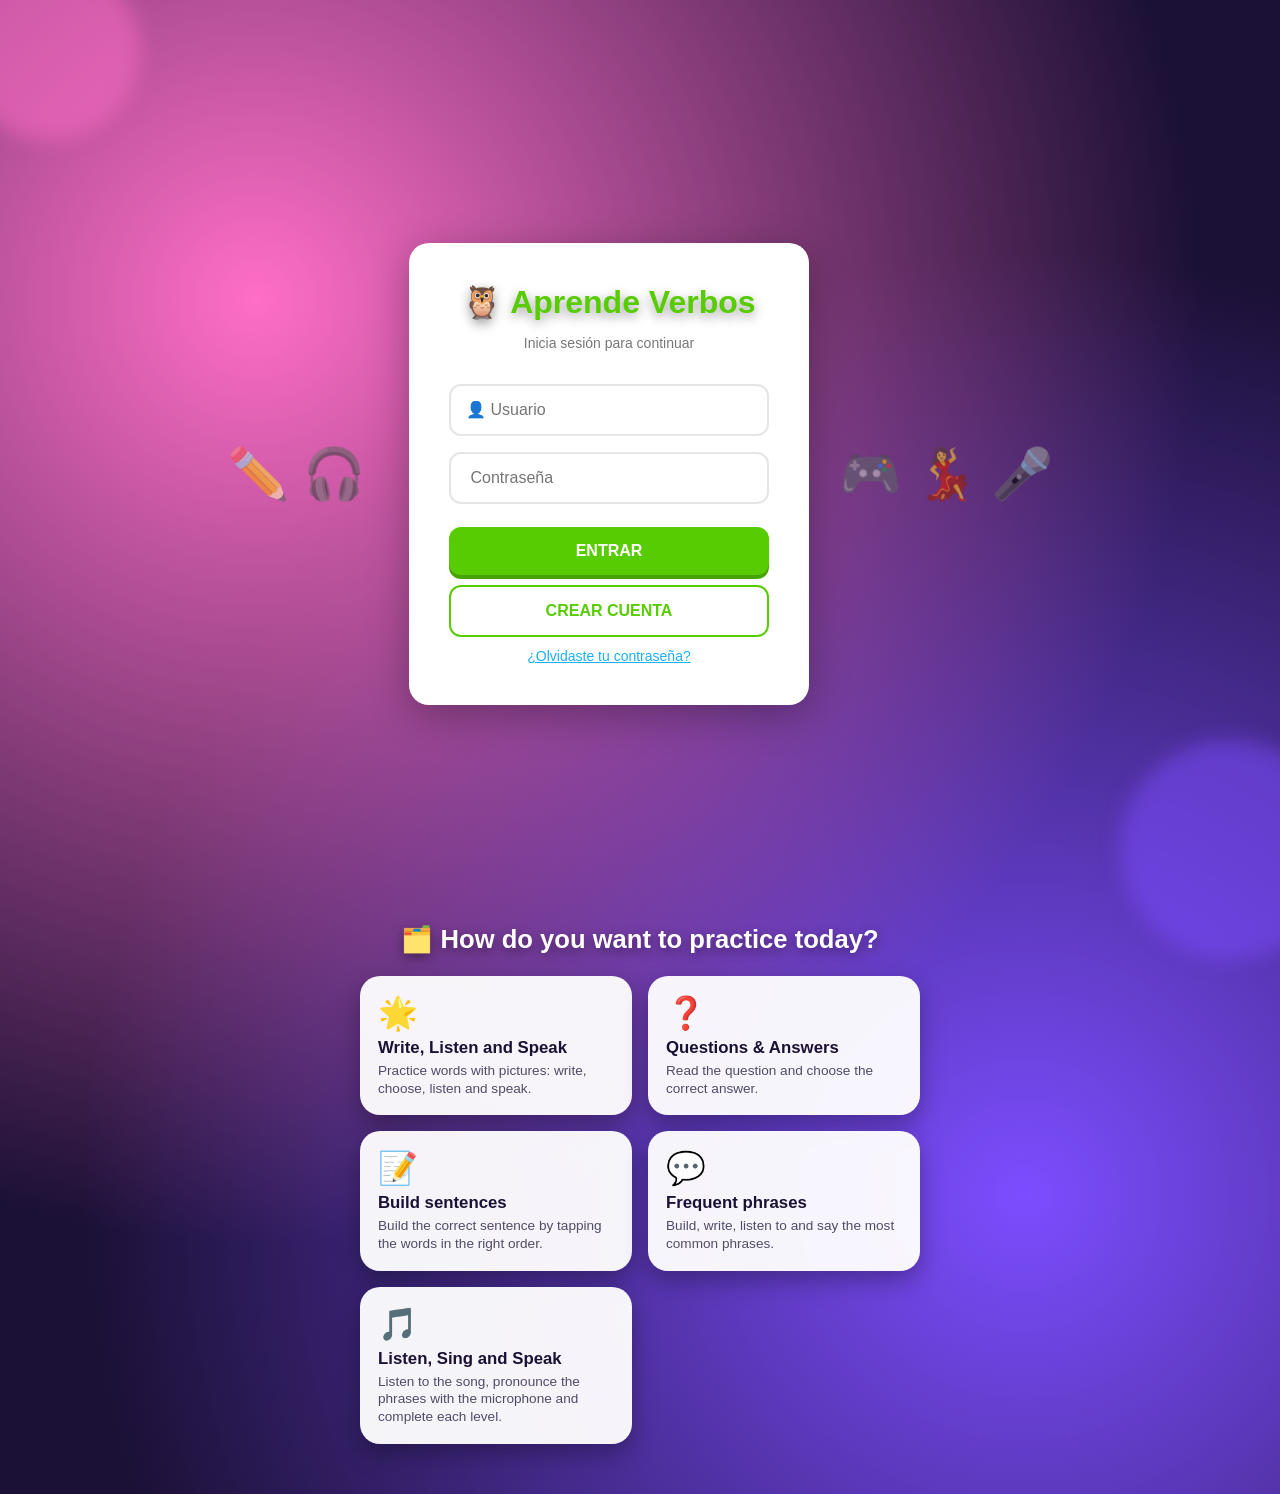
==== commit b7d27f94: "Movida selección de dificultad dentro del módulo Q&A y eliminado texto redundante" ====
--- a/Proyecto-Ingles/index.html
+++ b/Proyecto-Ingles/index.html
@@ -6,7 +6,13 @@
 <title>Learn English Verbs</title>
 
 <!-- Estilos (todo el aspecto) -->
-<link rel="stylesheet" href="css/estilos.css">
+<link rel="stylesheet" href="compartido/base.css">
+  <link rel="stylesheet" href="compartido/login.css">
+  <link rel="stylesheet" href="flashcards/flashcards.css">
+  <link rel="stylesheet" href="oraciones/oraciones.css">
+  <link rel="stylesheet" href="frases/frases.css">
+  <link rel="stylesheet" href="musica/musica.css">
+  <link rel="stylesheet" href="preguntas/preguntas.css">
 </head>
 <body>
     <!-- LOGIN MEJORADO -->
@@ -68,12 +74,6 @@
   <div id="pantallaMenu">
     <h1>🗂️ How do you want to practice today?</h1>
 
-    <div class="selector-dificultad" style="display: flex; justify-content: center; gap: 12px; margin: 15px 0 25px 0; width: 100%;">
-      <button class="btn-dif" data-dificultad="facil" onclick="seleccionarDificultad('facil', this)" style="padding: 10px 20px; border-radius: 12px; border: 2px solid #E5E5E5; background: white; cursor: pointer; font-weight: bold; font-size: 15px;">🟢 Easy</button>
-      <button class="btn-dif" data-dificultad="medio" onclick="seleccionarDificultad('medio', this)" style="padding: 10px 20px; border-radius: 12px; border: 2px solid #E5E5E5; background: white; cursor: pointer; font-weight: bold; font-size: 15px;">🟡 Medium</button>
-      <button class="btn-dif" data-dificultad="dificil" onclick="seleccionarDificultad('dificil', this)" style="padding: 10px 20px; border-radius: 12px; border: 2px solid #E5E5E5; background: white; cursor: pointer; font-weight: bold; font-size: 15px;">🔴 Hard</button>
-    </div>
-
     <div class="menu-modos">
 
       <button class="tarjeta-modo" data-modo="submenu-verbos">
@@ -228,6 +228,30 @@
       <button class="boton-nivel-frases" data-nivel="dificil">
         <span class="nivel-emoji">🔴</span>
         <span><b>Hard</b><br>Long phrases (7 words or more).</span>
+      </button>
+    </div>
+  </div>
+
+  <!-- ============================================================
+       QUESTIONS & ANSWERS: pantalla para elegir la dificultad
+      ============================================================ -->
+  <div id="pantallaNivelPreguntas" class="oculto">
+    <button class="btn-menu" id="btnVolverNivelPreguntas">⬅ Back to menu</button>
+    <h1>❓ Questions &amp; Answers</h1>
+
+    <p class="texto-ayuda">Choose your difficulty level:</p>
+    <div class="lista-niveles">
+      <button class="boton-nivel" data-dificultad="facil">
+        <span class="nivel-emoji">🟢</span>
+        <span><b>Easy</b><br>Multiple choice with images.</span>
+      </button>
+      <button class="boton-nivel" data-dificultad="medio">
+        <span class="nivel-emoji">🟡</span>
+        <span><b>Medium</b><br>Write the answer in English.</span>
+      </button>
+      <button class="boton-nivel" data-dificultad="dificil">
+        <span class="nivel-emoji">🔴</span>
+        <span><b>Hard</b><br>Translate from Spanish to English.</span>
       </button>
     </div>
   </div>
@@ -449,11 +473,18 @@
   </div>
 
   <!-- Código (el orden importa: primero los datos, el juego al final) -->
-  <script src="js/datos.js"></script>
-  <script src="js/vocabulario.js"></script>
-  <script src="js/usuarios.js"></script>
-  <script src="js/audio.js"></script>
-  <script src="js/juego.js"></script>
-  <script src="js/musica.js"></script>
+  <script src="compartido/datos.js"></script>
+  <script src="flashcards/vocabulario.js"></script>
+  <script src="oraciones/oraciones-datos.js"></script>
+  <script src="preguntas/preguntas-datos.js"></script>
+  <script src="frases/frases-datos.js"></script>
+  <script src="compartido/usuarios.js"></script>
+  <script src="compartido/audio.js"></script>
+  <script src="compartido/nucleo.js"></script>
+  <script src="flashcards/flashcards.js"></script>
+  <script src="preguntas/preguntas.js"></script>
+  <script src="oraciones/oraciones.js"></script>
+  <script src="frases/frases.js"></script>
+  <script src="musica/musica.js"></script>
 </body>
 </html>
--- a/Proyecto-Ingles/compartido/base.css
+++ b/Proyecto-Ingles/compartido/base.css
@@ -0,0 +1,457 @@
+/* ============================================================
+   estilos.css
+   Todo el aspecto de la app: colores, tarjetas, botones, login y modales.
+   ============================================================ */
+
+  /* ============================================================
+     1) ESTILOS GENERALES
+     ============================================================ */
+  * { box-sizing: border-box; }
+
+  body {
+    margin: 0;
+    min-height: 100vh;
+    display: flex;
+    flex-direction: column;
+    align-items: center;
+    justify-content: center;
+    padding: 24px 16px 50px;
+    font-family: "Trebuchet MS", "Segoe UI", Verdana, sans-serif;
+    overflow-x: hidden;
+
+    --fondo1: #FF6EC7;
+    --fondo2: #7C4DFF;
+    --tarjeta1: #FFD9F0;
+    --tarjeta2: #E7D9FF;
+
+    background: radial-gradient(circle at 20% 20%, var(--fondo1), transparent 60%),
+                radial-gradient(circle at 80% 80%, var(--fondo2), transparent 60%),
+                #1B1035;
+    transition: background 0.6s ease;
+  }
+
+  .mancha {
+    position: fixed;
+    border-radius: 50%;
+    filter: blur(10px);
+    opacity: 0.5;
+    z-index: 0;
+    pointer-events: none;
+  }
+  .mancha1 { width: 180px; height: 180px; top: -40px;  left: -40px;  background: var(--fondo1); }
+  .mancha2 { width: 220px; height: 220px; bottom: -60px; right: -60px; background: var(--fondo2); }
+
+  .oculto { display: none !important; }
+
+  h1 {
+    position: relative;
+    z-index: 1;
+    color: white;
+    text-shadow: 0 4px 12px rgba(0,0,0,0.4);
+    font-size: 1.6rem;
+    margin: 0 0 22px;
+    text-align: center;
+  }
+
+  /* ============================================================
+     2) MENÚ PRINCIPAL: elegir el modo de aprendizaje
+     ============================================================ */
+  .menu-modos {
+    position: relative;
+    z-index: 1;
+    display: grid;
+    grid-template-columns: repeat(2, 1fr);
+    gap: 16px;
+    width: 92vw; max-width: 560px;
+  }
+
+  @media (max-width: 480px) {
+    .menu-modos { grid-template-columns: 1fr; }
+  }
+
+  .tarjeta-modo {
+    background: rgba(255,255,255,0.95);
+    border: none;
+    border-radius: 20px;
+    padding: 18px;
+    text-align: left;
+    cursor: pointer;
+    box-shadow: 0 10px 25px rgba(0,0,0,0.3);
+    transition: transform 0.15s ease;
+  }
+
+  .tarjeta-modo:hover { transform: translateY(-4px); }
+
+  .tarjeta-modo .emoji-modo {
+    font-size: 2rem;
+    display: block;
+    margin-bottom: 6px;
+  }
+
+  .tarjeta-modo .titulo-modo {
+    font-weight: 800;
+    color: #1B1035;
+    font-size: 1.05rem;
+    margin-bottom: 4px;
+  }
+
+  .tarjeta-modo .desc-modo {
+    color: #514c66;
+    font-size: 0.85rem;
+    line-height: 1.3;
+  }
+
+  /* Botón para volver al menú desde cualquier modo */
+  .btn-menu {
+    position: relative;
+    z-index: 1;
+    align-self: flex-start;
+    margin-bottom: 14px;
+    border: none;
+    border-radius: 999px;
+    padding: 8px 16px;
+    font-size: 0.85rem;
+    font-weight: 700;
+    cursor: pointer;
+    background: rgba(255,255,255,0.85);
+    color: #1B1035;
+  }
+
+  /* ============================================================
+     3) MARCADOR DE ARRIBA (pregunta / puntos / racha)
+     ============================================================ */
+  .marcador {
+    position: relative;
+    z-index: 1;
+    display: flex;
+    gap: 10px;
+    margin-bottom: 20px;
+    flex-wrap: wrap;
+    justify-content: center;
+  }
+
+  .chip {
+    background: rgba(255,255,255,0.9);
+    color: #1B1035;
+    font-weight: 700;
+    padding: 8px 16px;
+    border-radius: 999px;
+    font-size: 0.9rem;
+    box-shadow: 0 4px 10px rgba(0,0,0,0.25);
+  }
+
+  /* ============================================================
+     4) CARRUSEL: imagen anterior / actual / siguiente
+     (reemplaza a los botones "Anterior" / "Siguiente")
+     ============================================================ */
+  .carrusel {
+    position: relative;
+    z-index: 1;
+    display: flex;
+    align-items: center;
+    justify-content: center;
+    gap: 14px;
+    width: 100%;
+    max-width: 720px;
+  }
+
+  .tarjeta-lateral {
+    flex: 0 0 auto;
+    width: 80px;
+    height: 150px;
+    border-radius: 18px;
+    background: linear-gradient(135deg, var(--tarjeta1), var(--tarjeta2));
+    opacity: 0.45;
+    transform: scale(0.9);
+    display: flex;
+    align-items: center;
+    justify-content: center;
+    overflow: hidden;
+    transition: background 0.6s ease;
+  }
+
+  .tarjeta-lateral img {
+    width: 100%;
+    height: 100%;
+    object-fit: contain;
+    mix-blend-mode: multiply;
+  }
+
+  .tarjeta-actual {
+    position: relative;
+    flex: 0 0 auto;
+    background: linear-gradient(135deg, var(--tarjeta1), var(--tarjeta2));
+    padding: 18px;
+    border-radius: 26px;
+    box-shadow:
+      0 0 0 6px rgba(255, 255, 255, 0.15),
+      0 25px 60px rgba(0, 0, 0, 0.45),
+      0 0 70px var(--fondo1);
+    transition: background 0.6s ease, box-shadow 0.6s ease;
+    text-align: center;
+  }
+
+  .tarjeta-actual img {
+    display: block;
+    width: 50vw; max-width: 260px;
+    max-height: 38vh;
+    object-fit: contain;
+    mix-blend-mode: multiply;
+    margin: 0 auto;
+  }
+
+  .tarjeta-actual img.entrando {
+    animation: aparecer 0.35s ease;
+  }
+
+  @keyframes aparecer {
+    from { opacity: 0; transform: scale(0.9) rotate(-2deg); }
+    to   { opacity: 1; transform: scale(1) rotate(0deg); }
+  }
+
+  @media (max-width: 560px) {
+    .tarjeta-lateral { display: none; }
+  }
+
+  /* Texto de la consigna (pronombre + tiempo) para el modo conjugar */
+  .consigna {
+    position: relative;
+    z-index: 1;
+    font-weight: 800;
+    color: #1B1035;
+    background: rgba(255,255,255,0.85);
+    display: inline-block;
+    padding: 4px 14px;
+    border-radius: 999px;
+    margin-top: 10px;
+    font-size: 0.95rem;
+  }
+
+  /* ============================================================
+     5) ZONA DE RESPUESTA: texto libre
+     ============================================================ */
+  .zona-respuesta {
+    position: relative;
+    z-index: 1;
+    margin-top: 24px;
+    display: flex;
+    gap: 10px;
+    width: 90vw; max-width: 420px;
+  }
+
+  #respuestaInput {
+    flex: 1;
+    padding: 14px 16px;
+    border-radius: 999px;
+    border: none;
+    font-size: 1rem;
+    outline: none;
+    text-align: center;
+    font-weight: 700;
+    color: #1B1035;
+  }
+
+  #respuestaInput.correcta { background: #2ECC71; color: white; }
+  #respuestaInput.incorrecta { background: #E74C3C; color: white; }
+
+  .boton {
+    border: none;
+    border-radius: 999px;
+    padding: 12px 22px;
+    font-size: 1rem;
+    font-weight: 700;
+    cursor: pointer;
+    color: white;
+    background: linear-gradient(135deg, var(--fondo1), var(--fondo2));
+    box-shadow: 0 8px 18px rgba(0, 0, 0, 0.35);
+    transition: transform 0.15s ease, filter 0.15s ease, opacity 0.15s ease;
+  }
+
+  .boton:hover { filter: brightness(1.15); }
+  .boton:active { transform: scale(0.94); }
+  .boton:disabled { opacity: 0.4; cursor: not-allowed; }
+
+  /* ============================================================
+     6) ZONA DE RESPUESTA: opciones (modo "elegir la palabra")
+     ============================================================ */
+  .opciones {
+    position: relative;
+    z-index: 1;
+    margin-top: 24px;
+    display: grid;
+    grid-template-columns: 1fr 1fr;
+    gap: 12px;
+    width: 78vw; max-width: 420px;
+  }
+
+  .opcion {
+    border: none;
+    border-radius: 14px;
+    padding: 14px 10px;
+    font-size: 1rem;
+    font-weight: 700;
+    cursor: pointer;
+    background: white;
+    color: #1B1035;
+    box-shadow: 0 6px 14px rgba(0,0,0,0.25);
+    transition: transform 0.12s ease, background 0.2s ease, color 0.2s ease;
+  }
+
+  .opcion:hover:not(:disabled) { transform: translateY(-3px); }
+  .opcion:disabled { cursor: not-allowed; }
+  .opcion.correcta { background: #2ECC71; color: white; }
+  .opcion.incorrecta { background: #E74C3C; color: white; }
+
+  /* ============================================================
+     7) ZONA DE RESPUESTA: formar oraciones (fichas de palabras)
+     ============================================================ */
+  .constructor-oracion {
+    position: relative;
+    z-index: 1;
+    margin: 22px auto 0;
+    width: 92vw; max-width: 460px;
+    text-align: center;
+  }
+
+  .franja-respuesta {
+    min-height: 52px;
+    background: rgba(255,255,255,0.25);
+    border: 2px dashed rgba(255,255,255,0.6);
+    border-radius: 14px;
+    display: flex;
+    flex-wrap: wrap;
+    align-items: center;
+    justify-content: center;
+    gap: 8px;
+    padding: 8px;
+    margin-bottom: 14px;
+  }
+
+  .banco-fichas {
+    display: flex;
+    flex-wrap: wrap;
+    justify-content: center;
+    gap: 8px;
+  }
+
+  .ficha {
+    border: none;
+    border-radius: 10px;
+    padding: 10px 16px;
+    font-size: 1rem;
+    font-weight: 700;
+    cursor: pointer;
+    background: white;
+    color: #1B1035;
+    box-shadow: 0 6px 12px rgba(0,0,0,0.25);
+    transition: transform 0.12s ease;
+  }
+
+  .ficha:hover { transform: translateY(-2px); }
+
+  .ficha.usada {
+    background: #7C4DFF;
+    color: white;
+  }
+
+  /* ============================================================
+     8) MENSAJE de acierto / error
+     ============================================================ */
+  .mensaje {
+    position: relative;
+    z-index: 1;
+    margin-top: 12px;
+    min-height: 22px;
+    font-weight: 700;
+    color: white;
+    text-shadow: 0 2px 6px rgba(0,0,0,0.4);
+    text-align: center;
+  }
+
+  /* ============================================================
+     9) PANTALLA FINAL
+     ============================================================ */
+  .pantalla-final {
+    position: relative;
+    z-index: 1;
+    background: rgba(255,255,255,0.95);
+    border-radius: 26px;
+    padding: 30px 26px;
+    max-width: 480px;
+    text-align: center;
+    box-shadow: 0 25px 60px rgba(0,0,0,0.45);
+  }
+
+  .pantalla-final h2 { margin-top: 0; color: #1B1035; }
+
+  .galeria {
+    display: grid;
+    grid-template-columns: repeat(4, 1fr);
+    gap: 6px;
+    margin: 18px 0;
+  }
+
+  .galeria img {
+    width: 100%;
+    aspect-ratio: 1 / 1;
+    object-fit: contain;
+    border-radius: 8px;
+    background: white;
+  }
+
+  .botones-final {
+    display: flex;
+    gap: 10px;
+    justify-content: center;
+    flex-wrap: wrap;
+  }
+
+  /* ============================================================
+     10) AUDIO: botones de escuchar y de hablar
+     ============================================================ */
+  .zona-audio, .zona-hablar {
+    position: relative;
+    z-index: 1;
+    margin-top: 24px;
+    display: flex;
+    gap: 10px;
+    justify-content: center;
+    flex-wrap: wrap;
+  }
+
+  .boton-secundario {
+    background: rgba(255,255,255,0.9);
+    color: #1B1035;
+  }
+
+  .boton-mic {
+    font-size: 1.1rem;
+    padding: 14px 26px;
+  }
+
+  .boton-mic.escuchando {
+    background: #E74C3C;
+    animation: latido 1s infinite;
+  }
+
+  @keyframes latido {
+    0%, 100% { transform: scale(1); }
+    50%      { transform: scale(1.07); }
+  }
+
+  /* En el modo "escuchar" la imagen sale borrosa (para no dar la
+     respuesta) y se revela recién después de contestar */
+  .carrusel img { transition: filter 0.4s ease; }
+  .carrusel.solo-audio img { filter: blur(16px); }
+  .carrusel.solo-audio.revelada .tarjeta-actual img { filter: none; }
+/* Botones del juego que antes tenían el estilo escrito dentro del HTML */
+.btn-pausa {
+  background: #FF9100;
+  color: white;
+  margin-left: 10px;
+}
+
+.btn-comprobar {
+  margin-top: 14px;
+}
+
--- a/Proyecto-Ingles/compartido/login.css
+++ b/Proyecto-Ingles/compartido/login.css
@@ -0,0 +1,121 @@
+/* login.css: pantalla de inicio de sesión (usuarios.js) */
+    /* ===== ESTILOS DEL LOGIN ===== */
+  #login {
+    display: flex;
+    justify-content: center;
+    align-items: center;
+    min-height: 100vh;
+    gap: 30px;
+    padding: 20px;
+  }
+
+  .tarjeta-login {
+    background: white;
+    padding: 40px;
+    border-radius: 20px;
+    box-shadow: 0 10px 40px rgba(0,0,0,0.3);
+    text-align: center;
+    max-width: 400px;
+    width: 100%;
+  }
+
+  .titulo-login {
+    color: #58CC02;
+    font-size: 32px;
+    margin-bottom: 5px;
+    font-family: 'Arial', sans-serif;
+  }
+
+  .subtitulo {
+    color: #777;
+    margin-bottom: 25px;
+    font-size: 14px;
+  }
+
+  .tarjeta-login input {
+    width: 100%;
+    padding: 15px;
+    margin: 8px 0;
+    border: 2px solid #E5E5E5;
+    border-radius: 12px;
+    font-size: 16px;
+    box-sizing: border-box;
+    transition: border 0.3s;
+  }
+
+  .tarjeta-login input:focus {
+    outline: none;
+    border-color: #58CC02;
+  }
+
+  .btn-entrar {
+    width: 100%;
+    padding: 15px;
+    margin-top: 15px;
+    background: #58CC02;
+    color: white;
+    border: none;
+    border-radius: 12px;
+    font-size: 16px;
+    font-weight: bold;
+    cursor: pointer;
+    text-transform: uppercase;
+    box-shadow: 0 4px 0 #46a302;
+    transition: transform 0.1s;
+  }
+
+  .btn-entrar:hover {
+    background: #61e002;
+  }
+
+  .btn-entrar:active {
+    transform: translateY(4px);
+    box-shadow: none;
+  }
+
+  .btn-registro {
+    width: 100%;
+    padding: 15px;
+    margin-top: 10px;
+    background: white;
+    color: #58CC02;
+    border: 2px solid #58CC02;
+    border-radius: 12px;
+    font-size: 16px;
+    font-weight: bold;
+    cursor: pointer;
+    text-transform: uppercase;
+  }
+
+  .btn-registro:hover {
+    background: #f0f9e8;
+  }
+
+  .decoracion-izquierda,
+  .decoracion-derecha {
+    font-size: 50px;
+    opacity: 0.6;
+    display: flex;
+    flex-direction: column;
+    gap: 20px;
+    animation: flotar 3s ease-in-out infinite;
+  }
+
+  .decoracion-derecha {
+    animation-delay: 1.5s;
+  }
+
+  @keyframes flotar {
+    0%, 100% { transform: translateY(0); }
+    50% { transform: translateY(-15px); }
+  }
+
+  /* Ocultar decoraciones en pantallas pequeñas */
+  @media (max-width: 768px) {
+    .decoracion-izquierda,
+    .decoracion-derecha {
+      display: none;
+    }
+  }
+
+
--- a/Proyecto-Ingles/flashcards/flashcards.css
+++ b/Proyecto-Ingles/flashcards/flashcards.css
@@ -0,0 +1,70 @@
+/* flashcards.css: Write, Listen and Speak */
+/* ============================================================
+   FLASH CARDS: pantalla de categoría y nivel
+   ============================================================ */
+#pantallaNivel {
+  width: 100%;
+  max-width: 560px;
+  text-align: center;
+}
+
+.texto-ayuda {
+  color: white;
+  font-weight: bold;
+  margin: 20px 0 10px;
+}
+
+.fila-categorias {
+  display: flex;
+  flex-wrap: wrap;
+  justify-content: center;
+  gap: 8px;
+}
+
+.chip-categoria {
+  border: none;
+  border-radius: 999px;
+  padding: 10px 16px;
+  background: white;
+  color: #1B1035;
+  font-size: 0.95rem;
+  font-weight: bold;
+  cursor: pointer;
+}
+
+.chip-categoria.activa {
+  background: #58CC02;
+  color: white;
+}
+
+.lista-niveles {
+  display: flex;
+  flex-direction: column;
+  gap: 12px;
+  width: 90vw;
+  max-width: 420px;
+  margin: 0 auto;
+}
+
+.boton-nivel {
+  display: flex;
+  align-items: center;
+  gap: 14px;
+  border: none;
+  border-radius: 16px;
+  padding: 16px;
+  background: white;
+  color: #1B1035;
+  text-align: left;
+  font-size: 0.95rem;
+  cursor: pointer;
+}
+
+.boton-nivel:hover {
+  background: #E8F5E9;
+}
+
+.nivel-emoji {
+  font-size: 2rem;
+}
+
--- a/Proyecto-Ingles/oraciones/oraciones.css
+++ b/Proyecto-Ingles/oraciones/oraciones.css
@@ -0,0 +1,34 @@
+/* oraciones.css: Build sentences */
+/* ============================================================
+   BUILD SENTENCES: pantalla de categoría y dificultad, y paso de hablar
+   ============================================================ */
+#pantallaNivelOraciones {
+  width: 100%;
+  max-width: 560px;
+  text-align: center;
+}
+
+.boton-nivel-oraciones {
+  display: flex;
+  align-items: center;
+  gap: 14px;
+  border: none;
+  border-radius: 16px;
+  padding: 16px;
+  background: white;
+  color: #1B1035;
+  text-align: left;
+  font-size: 0.95rem;
+  cursor: pointer;
+}
+
+.boton-nivel-oraciones:hover {
+  background: #E8F5E9;
+}
+
+/* Oración ya armada: se esconden las fichas y el botón Check para dar lugar al micrófono */
+.constructor-oracion.hablando .banco-fichas,
+.constructor-oracion.hablando .btn-comprobar {
+  display: none;
+}
+
--- a/Proyecto-Ingles/frases/frases.css
+++ b/Proyecto-Ingles/frases/frases.css
@@ -0,0 +1,67 @@
+/* frases.css: Frequent phrases */
+/* ============================================================
+   FRASES: pantalla de categoría y nivel
+   ============================================================ */
+#pantallaFrases {
+  width: 100%;
+  max-width: 760px;
+  text-align: center;
+}
+
+/* Los botones de categoría van en una sola línea (en pantallas pequeñas se desliza) */
+#filaCategoriasFrases {
+  flex-wrap: nowrap;
+  justify-content: flex-start;
+  width: fit-content;
+  max-width: 100%;
+  margin: 0 auto;
+  overflow-x: auto;
+  padding-bottom: 4px;
+}
+
+#filaCategoriasFrases .chip-categoria {
+  flex-shrink: 0;
+  white-space: nowrap;
+}
+
+@media (max-width: 600px) {
+  #filaCategoriasFrases .chip-categoria {
+    padding: 8px 11px;
+    font-size: 0.82rem;
+  }
+}
+
+.boton-nivel-frases {
+  display: flex;
+  align-items: center;
+  gap: 14px;
+  border: none;
+  border-radius: 16px;
+  padding: 16px;
+  background: white;
+  color: #1B1035;
+  text-align: left;
+  font-size: 0.95rem;
+  cursor: pointer;
+}
+
+.boton-nivel-frases:hover {
+  background: #E8F5E9;
+}
+
+
+/* ============================================================
+   FRASES: tamaño de la imagen
+   Los otros juegos usan imágenes cuadradas. Las de Frases pueden tener otra
+   proporción y se veían más pequeñas: aquí la imagen ocupa el mismo cuadrado
+   (260 px) que en los demás juegos. Solo afecta a Frases (clase puesta por juego.js).
+   Si una imagen se recorta demasiado, cambia "cover" por "contain".
+   ============================================================ */
+.carrusel-frases .tarjeta-actual img {
+  width: 50vw; max-width: 260px;
+  height: auto;
+  aspect-ratio: 1 / 1;
+  max-height: 38vh;
+  object-fit: cover;
+}
+
--- a/Proyecto-Ingles/musica/musica.css
+++ b/Proyecto-Ingles/musica/musica.css
@@ -0,0 +1,526 @@
+/* musica.css: Listen, Sing and Speak */
+/* ============================================================
+   ESCUCHA, CANTA Y HABLA
+   ============================================================ */
+#seccion-musica {
+  position: relative;
+  z-index: 1;
+  width: 100%;
+  max-width: 760px;
+  display: flex;
+  flex-direction: column;
+  align-items: center;
+  gap: 16px;
+  padding-bottom: 20px;
+}
+
+#musicaCatalogo {
+  width: 100%;
+  display: flex;
+  justify-content: center;
+}
+
+#musicaJuego {
+  width: 100%;
+  display: flex;
+  flex-direction: column;
+  align-items: center;
+  gap: 16px;
+}
+
+.musica-catalogo-card {
+  max-width: 620px;
+  text-align: left;
+}
+
+.musica-catalogo-titulo {
+  margin: 0 0 8px;
+  color: #6B21A8;
+  font-size: clamp(1.4rem, 4vw, 1.8rem);
+  line-height: 1.2;
+}
+
+.musica-catalogo-subtitulo {
+  margin: 0 0 16px;
+  color: #64748B;
+  font-weight: 600;
+  line-height: 1.4;
+}
+
+.musica-dificultad-actual {
+  margin: 0 0 10px;
+  color: #475569;
+  font-weight: 700;
+  font-size: 0.95rem;
+}
+
+.musica-dificultad-actual span {
+  color: #6B21A8;
+}
+
+.musica-selector-dificultad {
+  display: flex;
+  flex-wrap: wrap;
+  gap: 8px;
+}
+
+.musica-dificultad-chip {
+  border: 2px solid #E5E7EB;
+  background: #FFFFFF;
+  color: #475569;
+  border-radius: 999px;
+  padding: 8px 14px;
+  font-family: inherit;
+  font-weight: 800;
+  font-size: 0.9rem;
+  cursor: pointer;
+  transition: background 0.2s ease, border-color 0.2s ease, color 0.2s ease, transform 0.2s ease;
+}
+
+.musica-dificultad-chip:hover {
+  border-color: #C4B5FD;
+  background: #F5F3FF;
+}
+
+.musica-dificultad-chip.activa {
+  border-color: #8B5CF6;
+  background: #EDE9FE;
+  color: #5B21B6;
+  box-shadow: 0 6px 14px rgba(139, 92, 246, 0.18);
+}
+
+.musica-lista-canciones {
+  display: flex;
+  flex-direction: column;
+  gap: 12px;
+  margin-top: 20px;
+}
+
+.musica-cancion-item {
+  width: 100%;
+  display: flex;
+  align-items: center;
+  gap: 14px;
+  padding: 16px;
+  border: 2px solid #DDD6FE;
+  border-radius: 16px;
+  background: linear-gradient(135deg, #FAF5FF, #F5F3FF);
+  color: inherit;
+  font-family: inherit;
+  text-align: left;
+  cursor: pointer;
+  transition: transform 0.2s ease, border-color 0.2s ease, box-shadow 0.2s ease;
+}
+
+.musica-cancion-item:hover {
+  transform: translateY(-2px);
+  border-color: #8B5CF6;
+  box-shadow: 0 12px 24px rgba(107, 33, 168, 0.16);
+}
+
+.musica-cancion-item:focus-visible {
+  outline: 3px solid #8B5CF6;
+  outline-offset: 2px;
+}
+
+.musica-cancion-item.completada {
+  border-color: #86EFAC;
+  background: linear-gradient(135deg, #F0FDF4, #DCFCE7);
+}
+
+.musica-cancion-item.completada:hover {
+  border-color: #22C55E;
+}
+
+.musica-cancion-item.completada .musica-cancion-play {
+  background: #22C55E;
+  box-shadow: 0 6px 14px rgba(34, 197, 94, 0.28);
+}
+
+.musica-cancion-item.bloqueada,
+.musica-cancion-item:disabled {
+  border-color: #E5E7EB;
+  background: #F8FAFC;
+  color: #94A3B8;
+  cursor: not-allowed;
+  opacity: 0.82;
+}
+
+.musica-cancion-item.bloqueada:hover,
+.musica-cancion-item:disabled:hover {
+  transform: none;
+  border-color: #E5E7EB;
+  box-shadow: none;
+}
+
+.musica-cancion-item.bloqueada .musica-cancion-nombre,
+.musica-cancion-item:disabled .musica-cancion-nombre {
+  color: #64748B;
+}
+
+.musica-cancion-item.bloqueada .musica-cancion-play,
+.musica-cancion-item:disabled .musica-cancion-play {
+  background: #CBD5E1;
+  box-shadow: none;
+}
+
+.musica-cancion-info {
+  display: flex;
+  flex-direction: column;
+  gap: 4px;
+  min-width: 0;
+}
+
+.musica-cancion-nombre {
+  color: #1B1035;
+  font-weight: 800;
+  font-size: 1rem;
+  line-height: 1.35;
+}
+
+.musica-cancion-meta {
+  color: #6B7280;
+  font-weight: 700;
+  font-size: 0.88rem;
+}
+
+.musica-cancion-play {
+  flex: 0 0 auto;
+  width: 38px;
+  height: 38px;
+  margin-left: auto;
+  display: flex;
+  align-items: center;
+  justify-content: center;
+  border-radius: 50%;
+  background: #8B5CF6;
+  color: #FFFFFF;
+  font-size: 0.95rem;
+  box-shadow: 0 6px 14px rgba(139, 92, 246, 0.35);
+}
+
+.musica-vacio {
+  display: flex;
+  flex-direction: column;
+  align-items: center;
+  gap: 6px;
+  padding: 26px 18px;
+  border: 2px dashed #FDBA74;
+  border-radius: 16px;
+  background: #FFF7ED;
+  color: #9A3412;
+  text-align: center;
+  font-weight: 700;
+  line-height: 1.45;
+}
+
+.musica-vacio-icono {
+  font-size: 2rem;
+  line-height: 1;
+}
+
+.musica-vacio strong {
+  font-size: 1.05rem;
+}
+
+.musica-vacio span:last-child {
+  color: #C2410C;
+  font-weight: 600;
+  font-size: 0.92rem;
+}
+
+.musica-indicadores-juego {
+  margin-bottom: 0;
+}
+
+.musica-header {
+  width: 100%;
+  display: flex;
+  align-items: center;
+  justify-content: space-between;
+  gap: 12px;
+  flex-wrap: wrap;
+}
+
+.musica-header .btn-menu {
+  margin-bottom: 0;
+}
+
+.musica-btn-pausa {
+  align-self: center;
+  margin-left: 0;
+  margin-bottom: 0;
+}
+
+.musica-indicadores {
+  display: flex;
+  gap: 8px;
+  flex-wrap: wrap;
+  justify-content: center;
+}
+
+.musica-progreso-wrap {
+  width: 100%;
+  display: flex;
+  align-items: center;
+  gap: 12px;
+}
+
+.musica-progreso {
+  flex: 1;
+  height: 12px;
+  border-radius: 999px;
+  background: rgba(255, 255, 255, 0.25);
+  overflow: hidden;
+  box-shadow: inset 0 2px 6px rgba(0, 0, 0, 0.25);
+}
+
+.musica-progreso-barra {
+  height: 100%;
+  width: 0%;
+  border-radius: 999px;
+  background: linear-gradient(90deg, #A855F7, #22C55E);
+  transition: width 0.45s ease;
+}
+
+.musica-puntaje {
+  color: white;
+  font-weight: 800;
+  font-size: 0.9rem;
+  white-space: nowrap;
+  text-shadow: 0 2px 6px rgba(0, 0, 0, 0.4);
+}
+
+.musica-card {
+  width: 100%;
+  max-width: 620px;
+  background: #FFFFFF;
+  border-radius: 20px;
+  padding: 28px 24px;
+  box-shadow: 0 20px 50px rgba(0, 0, 0, 0.35);
+  text-align: center;
+}
+
+.musica-cancion {
+  color: #6B21A8;
+  font-weight: 800;
+  font-size: 1.05rem;
+  margin-bottom: 18px;
+}
+
+.musica-frase {
+  background: #F5F3FF;
+  border: 2px solid #EDE9FE;
+  border-radius: 16px;
+  padding: 22px 18px;
+  color: #1B1035;
+  font-size: clamp(1.35rem, 4vw, 2rem);
+  font-weight: 800;
+  line-height: 1.35;
+  white-space: pre-line;
+  transition: transform 0.2s ease, box-shadow 0.2s ease;
+  cursor: default;
+}
+
+.musica-frase:hover {
+  transform: scale(1.015);
+  box-shadow: 0 10px 24px rgba(107, 33, 168, 0.14);
+}
+
+.musica-controles {
+  display: flex;
+  justify-content: center;
+  flex-wrap: wrap;
+  gap: 12px;
+  margin-top: 22px;
+}
+
+#btnMusicaGuia {
+  background: #FFFFFF;
+  color: #6B21A8;
+  border: 2px solid #C4B5FD;
+  box-shadow: 0 8px 18px rgba(107, 33, 168, 0.18);
+}
+
+#btnMusicaGuia:hover {
+  background: #F5F3FF;
+}
+
+#btnMusicaMic {
+  background: linear-gradient(135deg, #8B5CF6, #6B21A8 55%, #4C1D95);
+}
+
+#btnMusicaMic.escuchando {
+  background: #E11D48;
+  animation: latido 1s infinite, pulsoMicrofonoMusica 1.4s infinite;
+}
+
+@keyframes pulsoMicrofonoMusica {
+  0%, 100% {
+    box-shadow: 0 0 0 0 rgba(244, 63, 94, 0.55), 0 8px 18px rgba(0, 0, 0, 0.35);
+  }
+  50% {
+    box-shadow: 0 0 0 16px rgba(244, 63, 94, 0), 0 8px 24px rgba(244, 63, 94, 0.45);
+  }
+}
+
+.musica-feedback {
+  margin-top: 20px;
+  min-height: 48px;
+  display: flex;
+  align-items: center;
+  justify-content: center;
+  padding: 12px 16px;
+  border-radius: 14px;
+  background: #F8FAFC;
+  color: #475569;
+  font-weight: 700;
+  font-size: 0.98rem;
+  line-height: 1.35;
+  transition: background 0.25s ease, color 0.25s ease;
+}
+
+.musica-feedback.exito {
+  background: #DCFCE7;
+  color: #166534;
+  border-left: 6px solid #22C55E;
+}
+
+.musica-feedback.reintento {
+  background: #FFEDD5;
+  color: #9A3412;
+  border-left: 6px solid #F97316;
+}
+
+.musica-feedback.escuchando {
+  background: #EDE9FE;
+  color: #5B21B6;
+  border-left: 6px solid #8B5CF6;
+}
+
+.musica-transcripcion {
+  margin-top: 12px;
+  min-height: 24px;
+  color: #64748B;
+  font-size: 0.92rem;
+  font-style: italic;
+  line-height: 1.4;
+}
+
+.musica-modal {
+  position: fixed;
+  inset: 0;
+  z-index: 10001;
+  display: flex;
+  align-items: center;
+  justify-content: center;
+  padding: 20px;
+  background: rgba(15, 23, 42, 0.72);
+  backdrop-filter: blur(4px);
+}
+
+.musica-resultados-card {
+  width: 100%;
+  max-width: 480px;
+  max-height: 90vh;
+  overflow-y: auto;
+  background: #FFFFFF;
+  border-radius: 24px;
+  padding: 32px 26px;
+  text-align: center;
+  box-shadow: 0 30px 80px rgba(0, 0, 0, 0.5);
+  animation: aparecer 0.3s ease;
+}
+
+.musica-resultados-card h2 {
+  margin: 0 0 10px;
+  color: #6B21A8;
+}
+
+.musica-resultados-card p {
+  color: #475569;
+  font-weight: 700;
+  margin: 8px 0;
+}
+
+.musica-resultados-card .musica-desbloqueo {
+  color: #15803D;
+  font-weight: 800;
+}
+
+.musica-resultados-card .musica-desbloqueo:empty {
+  display: none;
+}
+
+.musica-estrellas {
+  font-size: 2.6rem;
+  letter-spacing: 6px;
+  line-height: 1;
+  margin: 16px 0;
+  color: #F59E0B;
+  text-shadow: 0 4px 12px rgba(245, 158, 11, 0.3);
+}
+
+.musica-estrellas .apagada {
+  color: #CBD5E1;
+  text-shadow: none;
+}
+
+.musica-resultados-card .botones-final {
+  margin-top: 24px;
+}
+
+@media (max-width: 560px) {
+  .musica-header {
+    flex-direction: column;
+    align-items: stretch;
+  }
+
+  .musica-header .btn-menu {
+    align-self: flex-start;
+  }
+
+  .musica-card {
+    padding: 22px 16px;
+  }
+
+  .musica-catalogo-titulo {
+    font-size: 1.35rem;
+  }
+
+  .musica-selector-dificultad {
+    display: grid;
+    grid-template-columns: repeat(3, minmax(0, 1fr));
+  }
+
+  .musica-dificultad-chip {
+    padding: 8px 6px;
+    font-size: 0.82rem;
+  }
+
+  .musica-cancion-item {
+    gap: 10px;
+    padding: 14px 12px;
+  }
+
+  .musica-cancion-nombre {
+    font-size: 0.94rem;
+  }
+
+  .musica-cancion-play {
+    width: 34px;
+    height: 34px;
+  }
+
+  .musica-controles {
+    flex-direction: column;
+  }
+
+  .musica-controles .boton {
+    width: 100%;
+  }
+
+  .musica-estrellas {
+    font-size: 2.1rem;
+  }
+}
--- a/Proyecto-Ingles/preguntas/preguntas.css
+++ b/Proyecto-Ingles/preguntas/preguntas.css
@@ -0,0 +1,40 @@
+/* preguntas.css: Questions & Answers */
+/* ===== Solo modo Questions & Answers (no afecta a los demás módulos) ===== */
+#juegoEnCurso.modo-preguntas #consigna {
+  max-width: 500px;
+  margin: 0 auto 20px auto;
+  text-align: center;
+  padding: 0 20px;
+  line-height: 1.4;
+  font-size: 16px;
+}
+#juegoEnCurso.modo-preguntas .opciones {
+  grid-template-columns: 1fr 1fr;
+  gap: 15px;
+  max-width: 600px;
+  width: 90vw;
+  margin: 20px auto;
+}
+#juegoEnCurso.modo-preguntas .opcion {
+  padding: 15px;
+  font-size: 16px;
+  border-radius: 12px;
+  width: 100%;
+}
+#juegoEnCurso.modo-preguntas #zonaTexto {
+  justify-content: center;
+  align-items: center;
+  gap: 15px;
+  max-width: 600px;
+  margin: 30px auto;
+}
+#juegoEnCurso.modo-preguntas #respuestaInput {
+  max-width: 400px;
+  font-size: 16px;
+  padding: 15px 20px;
+}
+#juegoEnCurso.modo-preguntas.qa-dificil #imagenActual {
+  opacity: 0.15;
+  transform: scale(0.4);
+  filter: grayscale(100%) blur(2px);
+}
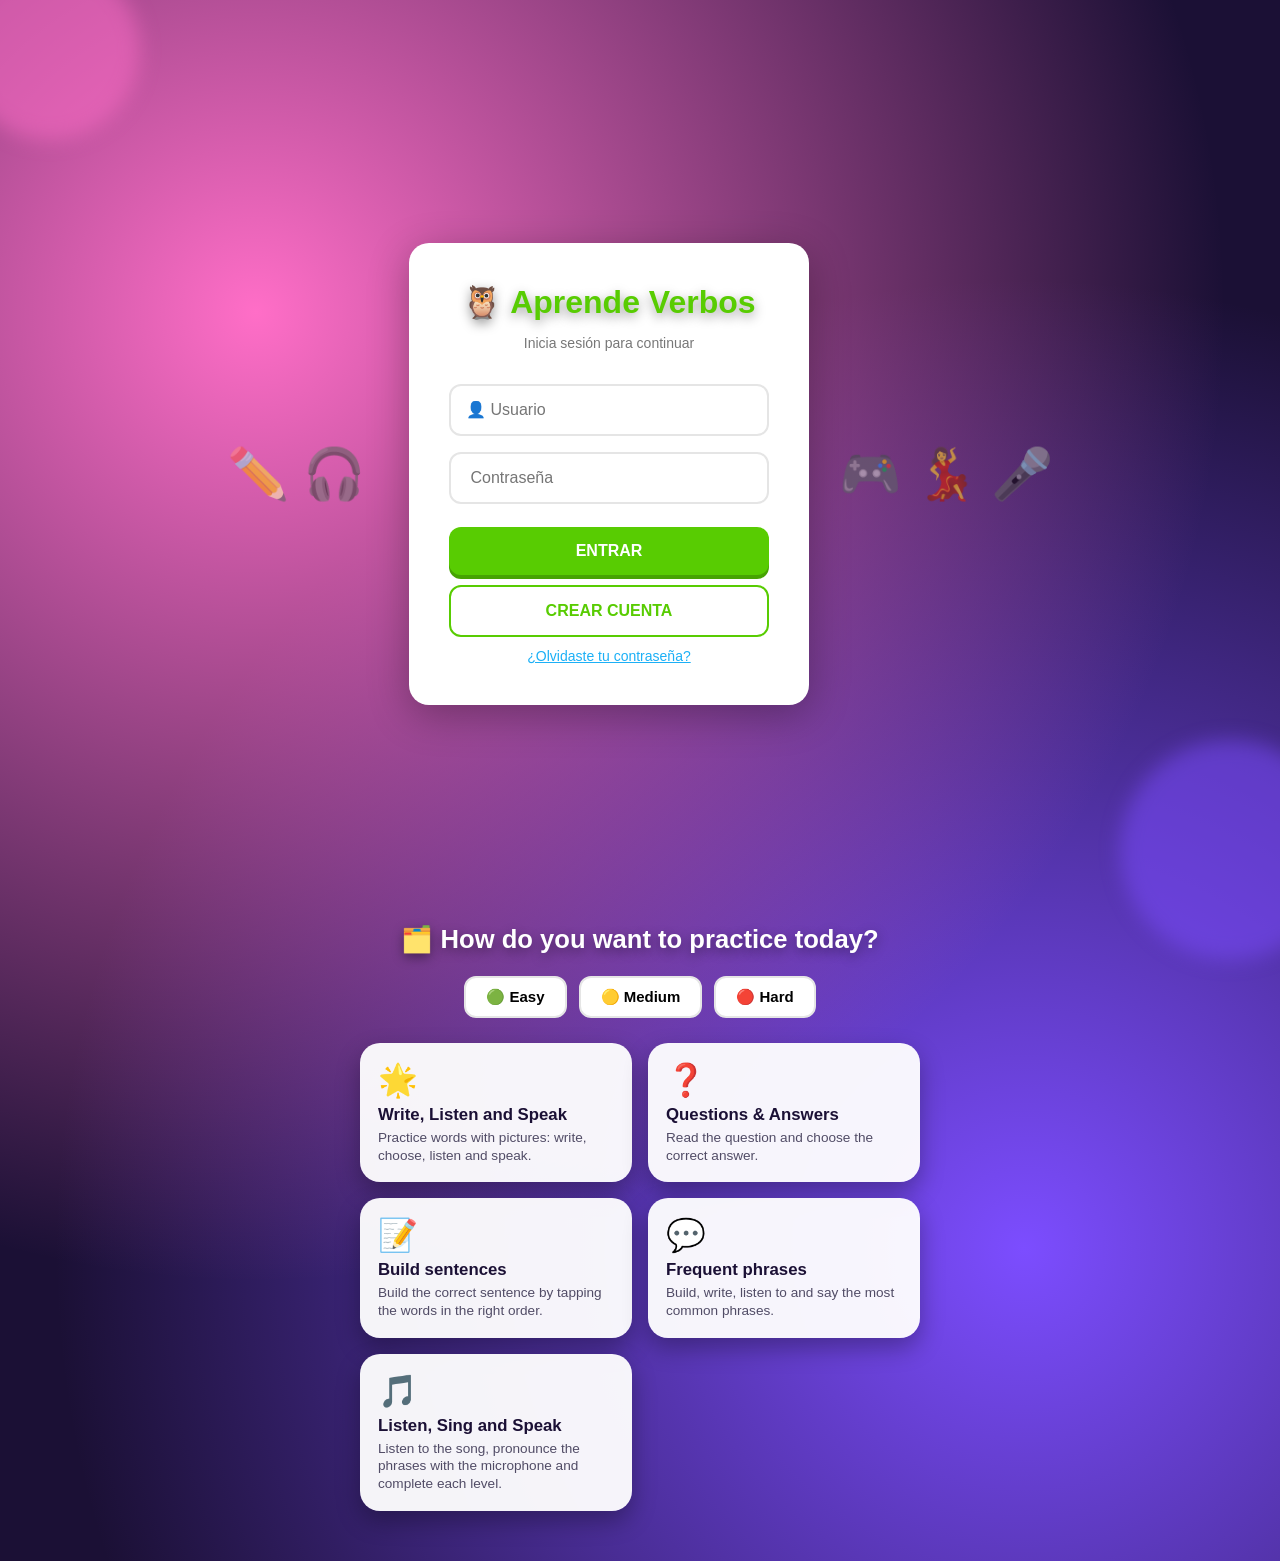
==== commit 8091431d: "Revert "Movida selección de dificultad dentro del módulo Q&A y eliminado texto redundante" This reve" ====
--- a/Proyecto-Ingles/index.html
+++ b/Proyecto-Ingles/index.html
@@ -74,6 +74,12 @@
   <div id="pantallaMenu">
     <h1>🗂️ How do you want to practice today?</h1>
 
+    <div class="selector-dificultad" style="display: flex; justify-content: center; gap: 12px; margin: 15px 0 25px 0; width: 100%;">
+      <button class="btn-dif" data-dificultad="facil" onclick="seleccionarDificultad('facil', this)" style="padding: 10px 20px; border-radius: 12px; border: 2px solid #E5E5E5; background: white; cursor: pointer; font-weight: bold; font-size: 15px;">🟢 Easy</button>
+      <button class="btn-dif" data-dificultad="medio" onclick="seleccionarDificultad('medio', this)" style="padding: 10px 20px; border-radius: 12px; border: 2px solid #E5E5E5; background: white; cursor: pointer; font-weight: bold; font-size: 15px;">🟡 Medium</button>
+      <button class="btn-dif" data-dificultad="dificil" onclick="seleccionarDificultad('dificil', this)" style="padding: 10px 20px; border-radius: 12px; border: 2px solid #E5E5E5; background: white; cursor: pointer; font-weight: bold; font-size: 15px;">🔴 Hard</button>
+    </div>
+
     <div class="menu-modos">
 
       <button class="tarjeta-modo" data-modo="submenu-verbos">
@@ -228,30 +234,6 @@
       <button class="boton-nivel-frases" data-nivel="dificil">
         <span class="nivel-emoji">🔴</span>
         <span><b>Hard</b><br>Long phrases (7 words or more).</span>
-      </button>
-    </div>
-  </div>
-
-  <!-- ============================================================
-       QUESTIONS & ANSWERS: pantalla para elegir la dificultad
-      ============================================================ -->
-  <div id="pantallaNivelPreguntas" class="oculto">
-    <button class="btn-menu" id="btnVolverNivelPreguntas">⬅ Back to menu</button>
-    <h1>❓ Questions &amp; Answers</h1>
-
-    <p class="texto-ayuda">Choose your difficulty level:</p>
-    <div class="lista-niveles">
-      <button class="boton-nivel" data-dificultad="facil">
-        <span class="nivel-emoji">🟢</span>
-        <span><b>Easy</b><br>Multiple choice with images.</span>
-      </button>
-      <button class="boton-nivel" data-dificultad="medio">
-        <span class="nivel-emoji">🟡</span>
-        <span><b>Medium</b><br>Write the answer in English.</span>
-      </button>
-      <button class="boton-nivel" data-dificultad="dificil">
-        <span class="nivel-emoji">🔴</span>
-        <span><b>Hard</b><br>Translate from Spanish to English.</span>
       </button>
     </div>
   </div>
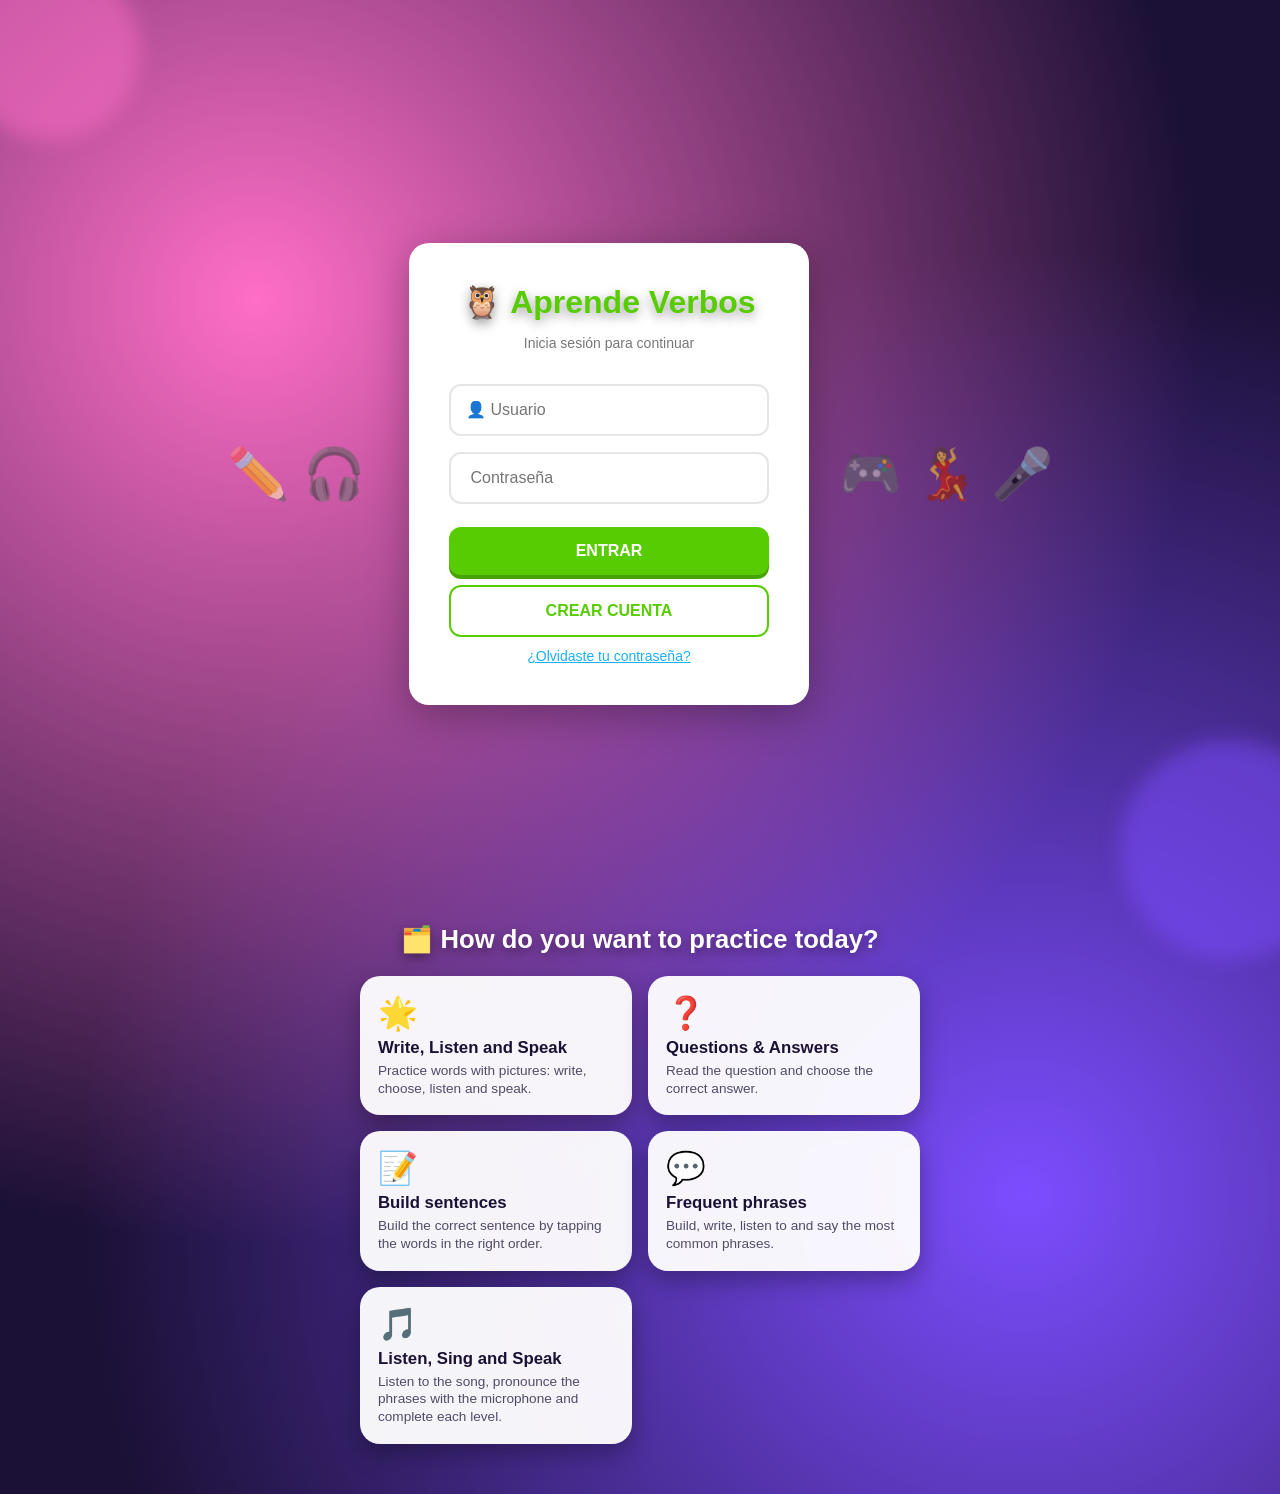
==== commit 159b5a2a: "todo arreglo, solo error al de contenido inexistente" ====
--- a/Proyecto-Ingles/index.html
+++ b/Proyecto-Ingles/index.html
@@ -74,12 +74,6 @@
   <div id="pantallaMenu">
     <h1>🗂️ How do you want to practice today?</h1>
 
-    <div class="selector-dificultad" style="display: flex; justify-content: center; gap: 12px; margin: 15px 0 25px 0; width: 100%;">
-      <button class="btn-dif" data-dificultad="facil" onclick="seleccionarDificultad('facil', this)" style="padding: 10px 20px; border-radius: 12px; border: 2px solid #E5E5E5; background: white; cursor: pointer; font-weight: bold; font-size: 15px;">🟢 Easy</button>
-      <button class="btn-dif" data-dificultad="medio" onclick="seleccionarDificultad('medio', this)" style="padding: 10px 20px; border-radius: 12px; border: 2px solid #E5E5E5; background: white; cursor: pointer; font-weight: bold; font-size: 15px;">🟡 Medium</button>
-      <button class="btn-dif" data-dificultad="dificil" onclick="seleccionarDificultad('dificil', this)" style="padding: 10px 20px; border-radius: 12px; border: 2px solid #E5E5E5; background: white; cursor: pointer; font-weight: bold; font-size: 15px;">🔴 Hard</button>
-    </div>
-
     <div class="menu-modos">
 
       <button class="tarjeta-modo" data-modo="submenu-verbos">
@@ -234,6 +228,28 @@
       <button class="boton-nivel-frases" data-nivel="dificil">
         <span class="nivel-emoji">🔴</span>
         <span><b>Hard</b><br>Long phrases (7 words or more).</span>
+      </button>
+    </div>
+  </div>
+  <!-- ============================================================
+     QUESTIONS & ANSWERS: pantalla para elegir la dificultad
+     ============================================================ -->
+  <div id="pantallaNivelPreguntas" class="oculto">
+    <button class="btn-menu" id="btnVolverNivelPreguntas">⬅ Back to menu</button>
+    <h1>❓ Questions &amp; Answers</h1>
+    <p class="texto-ayuda">Choose your difficulty level:</p>
+    <div class="lista-niveles">
+      <button class="boton-nivel" data-dificultad="facil">
+        <span class="nivel-emoji">🟢</span>
+        <span><b>Easy</b><br>Multiple choice with images.</span>
+      </button>
+      <button class="boton-nivel" data-dificultad="medio">
+        <span class="nivel-emoji">🟡</span>
+        <span><b>Medium</b><br>Write the answer in English.</span>
+      </button>
+      <button class="boton-nivel" data-dificultad="dificil">
+        <span class="nivel-emoji">🔴</span>
+        <span><b>Hard</b><br>Translate from Spanish to English.</span>
       </button>
     </div>
   </div>
